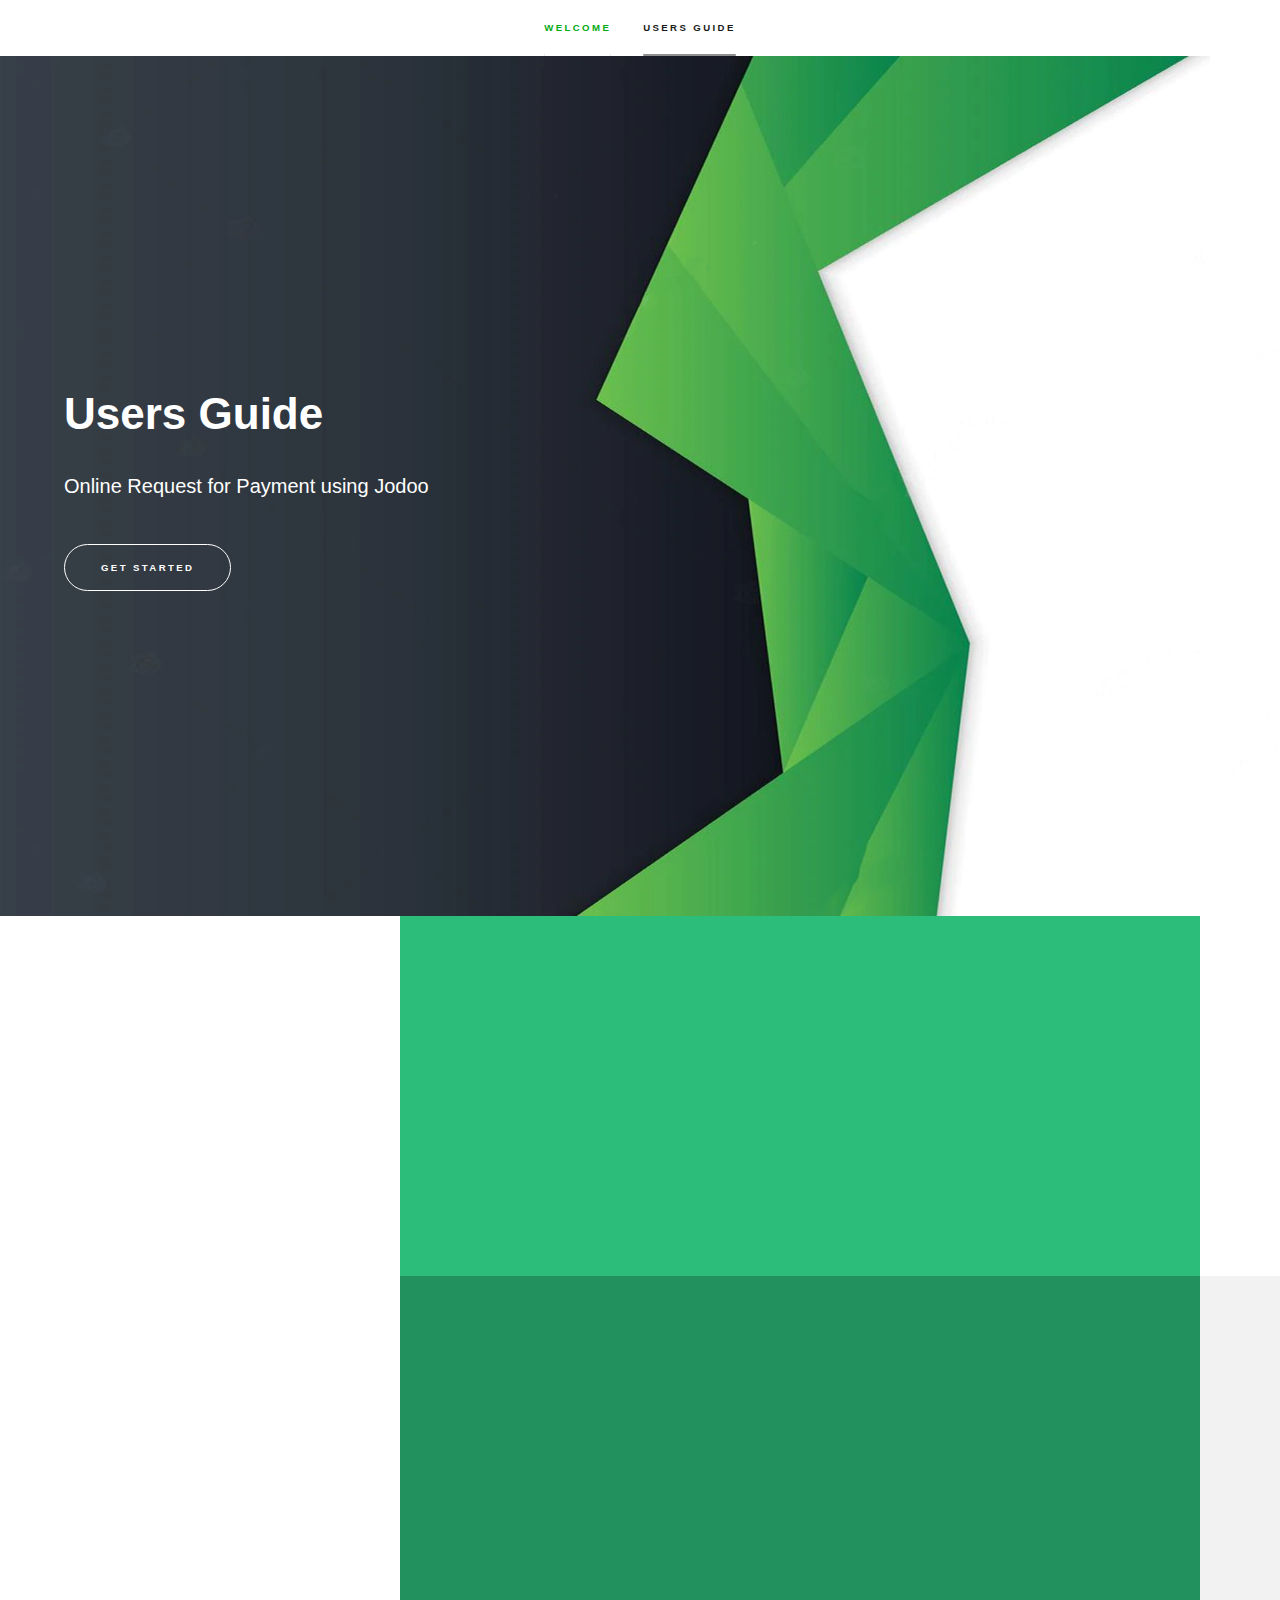
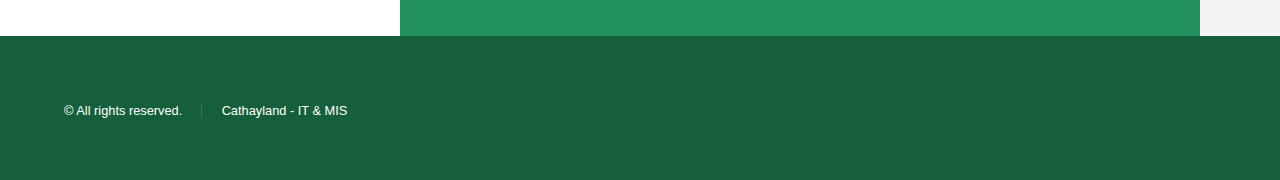
==== index.html @ 1b3464a6 "Start" ====
<!DOCTYPE HTML>

<html>
	<head>
		<title>Hyperspace by HTML5 UP</title>
		<meta charset="utf-8" />
		<meta name="viewport" content="width=device-width, initial-scale=1, user-scalable=no" />
		<link rel="stylesheet" href="assets/css/main.css" />
		<noscript><link rel="stylesheet" href="assets/css/noscript.css" /></noscript>
	</head>
	<body class="is-preload">

		<!-- Sidebar -->
			<section id="sidebar">
				<div class="inner">
					<nav>
						<ul>
							<li><a href="#intro">Welcome</a></li>
							<li><a href="#one">Users Guide</a></li>
						</ul>
					</nav>
				</div>
			</section>

		<!-- Wrapper -->
			<div id="wrapper">

				<!-- Intro -->
					<section id="intro" class="wrapper style1 fullscreen fade-up">
						<div class="inner">
							<h1>Users Guide</h1>
							<p>Online Request for Payment using Jodoo</p>
							<ul class="actions">
								<li><a href="#one" class="button scrolly">Get Started</a></li>
							</ul>
						</div>
					</section>

				<!-- One -->
					<section id="one" class="wrapper style2 spotlights">
						<section>
							<a href="#" class="image"><img src="images/M1.png" alt="" data-position="center center" /></a>
							<div class="content" style="background-color:#2cbd7a;">
								<div class="inner">
									<h2>Approver</h2>
									<p>Directions on how to use Online Request for Payment as an approver.</p>
									<ul class="actions">
										<li><a href="approver.html" class="button">Read Online</a></li>
										<li><a href="https://drive.google.com/file/d/1_hB1Vx7wq6Qccs5ZEIstSunKkIWtcFa6/view?usp=share_link" class="button primary icon solid fa-download">Download PDF</a></li>
									</ul>
								</div>
							</div>
						</section>
						<section>
							<a href="#" class="image"><img src="images/M2.png" alt="" data-position="top center" /></a>
							<div class="content" style="background-color:#23915d;">
								<div class="inner">
									<h2>Requestor</h2>
									<p>Directions on how to use Online Request for Payment as a requestor.</p>
									<ul class="actions">
										<li><a href="requestor.html" class="button">Read Online</a></li>
										<li><a href="https://drive.google.com/file/d/1LdZ3XkehBD9G6iwvg0-sFOqFd1hEq4YU/view?usp=share_link" class="button primary icon solid fa-download">Download PDF</a></li>
									</ul>
								</div>
							</div>
						</section>

			</div>

		<!-- Footer -->
			<footer id="footer" class="wrapper style1-alt">
				<div class="inner" style="background-color:#165f3d;">
					<ul class="menu">
						<li>&copy; All rights reserved.</li><li>Cathayland - IT & MIS</li>
					</ul>
				</div>
			</footer>

		<!-- Scripts -->
			<script src="assets/js/jquery.min.js"></script>
			<script src="assets/js/jquery.scrollex.min.js"></script>
			<script src="assets/js/jquery.scrolly.min.js"></script>
			<script src="assets/js/browser.min.js"></script>
			<script src="assets/js/breakpoints.min.js"></script>
			<script src="assets/js/util.js"></script>
			<script src="assets/js/main.js"></script>

	</body>
</html>
---- assets/css/main.css ----
@import url(fontawesome-all.min.css);


html, body, div, span, applet, object,
iframe, h1, h2, h3, h4, h5, h6, p, blockquote,
pre, a, abbr, acronym, address, big, cite,
code, del, dfn, em, img, ins, kbd, q, s, samp,
small, strike, strong, sub, sup, tt, var, b,
u, i, center, dl, dt, dd, ol, ul, li, fieldset,
form, label, legend, table, caption, tbody,
tfoot, thead, tr, th, td, article, aside,
canvas, details, embed, figure, figcaption,
footer, header, hgroup, menu, nav, output, ruby,
section, summary, time, mark, audio, video {
	margin: 0;
	padding: 0;
	border: 0;
	font-size: 100%;
	font: inherit;
	vertical-align: baseline;}

article, aside, details, figcaption, figure,
footer, header, hgroup, menu, nav, section {
	display: block;}

body {
	line-height: 1;
}

ol, ul {
	list-style: none;
}

blockquote, q {
	quotes: none;
}

	blockquote:before, blockquote:after, q:before, q:after {
		content: '';
		content: none;
	}

table {
	border-collapse: collapse;
	border-spacing: 0;
}

body {
	-webkit-text-size-adjust: none;
}

mark {
	background-color: transparent;
	color: inherit;
}

input::-moz-focus-inner {
	border: 0;
	padding: 0;
}

input, select, textarea {
	-moz-appearance: none;
	-webkit-appearance: none;
	-ms-appearance: none;
	appearance: none;
}

/* Basic */

	@-ms-viewport {
		width: device-width;
	}

	body {
		-ms-overflow-style: scrollbar;
	}

	@media screen and (max-width: 480px) {

		html, body {
			min-width: 320px;
		}

	}

	html {
		box-sizing: border-box;
	}

	*, *:before, *:after {
		box-sizing: inherit;
	}

	body {
		background: #2cbd7a;
	}

		body.is-preload *, body.is-preload *:before, body.is-preload *:after {
			-moz-animation: none !important;
			-webkit-animation: none !important;
			-ms-animation: none !important;
			animation: none !important;
			-moz-transition: none !important;
			-webkit-transition: none !important;
			-ms-transition: none !important;
			transition: none !important;
		}

/* Type */

	body, input, select, textarea {
		color: #ffffff;
		font-family: Arial, Helvetica, sans-serif;
		font-size: 16.5pt;
		font-weight: normal;
		line-height: 1.75;
	}

		@media screen and (max-width: 1680px) {

			body, input, select, textarea {
				font-size: 13pt;
			}

		}

		@media screen and (max-width: 1280px) {

			body, input, select, textarea {
				font-size: 12pt;
			}

		}

		@media screen and (max-width: 360px) {

			body, input, select, textarea {
				font-size: 11pt;
			}

		}

	a {
		-moz-transition: color 0.2s ease, border-bottom-color 0.2s ease;
		-webkit-transition: color 0.2s ease, border-bottom-color 0.2s ease;
		-ms-transition: color 0.2s ease, border-bottom-color 0.2s ease;
		transition: color 0.2s ease, border-bottom-color 0.2s ease;
		border-bottom: dotted 1px rgba(255, 255, 255, 0.35);
		color: inherit;
		text-decoration: none;
	}

		a:hover {
			border-bottom-color: transparent;
			color: #ffffff;
		}

	strong, b {
		color: #ffffff;
		font-weight: bold;
	}

	em, i {
		font-style: italic;
	}

	p {
		margin: 0 0 2em 0;
	}

	h1, h2, h3, h4, h5, h6 {
		color: #ffffff;
		font-weight: bold;
		line-height: 1.5;
		margin: 0 0 0.5em 0;
	}

		h1 a, h2 a, h3 a, h4 a, h5 a, h6 a {
			color: inherit;
			text-decoration: none;
		}

	h1 {
		font-size: 2.75em;
	}

		h1.major {
			margin: 0 0 1.3em 0;
			position: relative;
			padding-bottom: 0.35em;
		}

			h1.major:after {
				background-image: -moz-linear-gradient(to right, #363636, #ffffff);
				background-image: -webkit-linear-gradient(to right, #363636, #ffffff);
				background-image: -ms-linear-gradient(to right, #363636, #ffffff);
				background-image: linear-gradient(to right, #363636, #ffffff);
				-moz-transition: max-width 0.2s ease;
				-webkit-transition: max-width 0.2s ease;
				-ms-transition: max-width 0.2s ease;
				transition: max-width 0.2s ease;
				border-radius: 0.2em;
				bottom: 0;
				content: '';
				height: 0.05em;
				position: absolute;
				right: 0;
				width: 100%;
			}

	h2 {
		font-size: 1.75em;
	}

	h3 {
		font-size: 1.1em;
	}

	h4 {
		font-size: 1em;
	}

	h5 {
		font-size: 0.8em;
	}

	h6 {
		font-size: 0.6em;
	}

	@media screen and (max-width: 736px) {

		h1 {
			font-size: 2em;
		}

		h2 {
			font-size: 1.25em;
		}

		h3 {
			font-size: 1em;
		}

		h4 {
			font-size: 0.8em;
		}

		h5 {
			font-size: 0.6em;
		}

		h6 {
			font-size: 0.6em;
		}

	}

	sub {
		font-size: 0.8em;
		position: relative;
		top: 0.5em;
	}

	sup {
		font-size: 0.8em;
		position: relative;
		top: -0.5em;
	}

	blockquote {
		border-left: solid 4px rgba(255, 255, 255, 0.15);
		font-style: italic;
		margin: 0 0 2em 0;
		padding: 0.5em 0 0.5em 2em;
	}

	code {
		background: rgba(255, 255, 255, 0.05);
		border-radius: 0.25em;
		border: solid 1px rgba(255, 255, 255, 0.15);
		font-family: "Courier New", monospace;
		font-size: 0.9em;
		margin: 0 0.25em;
		padding: 0.25em 0.65em;
	}

	pre {
		-webkit-overflow-scrolling: touch;
		font-family: "Courier New", monospace;
		font-size: 0.9em;
		margin: 0 0 2em 0;
	}

		pre code {
			display: block;
			line-height: 1.75em;
			padding: 1em 1.5em;
			overflow-x: auto;
		}

	hr {
		border: 0;
		border-bottom: solid 1px rgba(255, 255, 255, 0.15);
		margin: 2em 0;
	}

		hr.major {
			margin: 3em 0;
		}

	.align-left {
		text-align: left;
	}

	.align-center {
		text-align: center;
	}

	.align-right {
		text-align: right;
	}

/* Row */

	.row {
		display: flex;
		flex-wrap: wrap;
		box-sizing: border-box;
		align-items: stretch;
	}

		.row > * {
			box-sizing: border-box;
		}

		.row.gtr-uniform > * > :last-child {
			margin-bottom: 0;
		}

		.row.aln-left {
			justify-content: flex-start;
		}

		.row.aln-center {
			justify-content: center;
		}

		.row.aln-right {
			justify-content: flex-end;
		}

		.row.aln-top {
			align-items: flex-start;
		}

		.row.aln-middle {
			align-items: center;
		}

		.row.aln-bottom {
			align-items: flex-end;
		}

		.row > .imp {
			order: -1;
		}

		.row > .col-1 {
			width: 8.33333%;
		}

		.row > .off-1 {
			margin-left: 8.33333%;
		}

		.row > .col-2 {
			width: 16.66667%;
		}

		.row > .off-2 {
			margin-left: 16.66667%;
		}

		.row > .col-3 {
			width: 25%;
		}

		.row > .off-3 {
			margin-left: 25%;
		}

		.row > .col-4 {
			width: 33.33333%;
		}

		.row > .off-4 {
			margin-left: 33.33333%;
		}

		.row > .col-5 {
			width: 41.66667%;
		}

		.row > .off-5 {
			margin-left: 41.66667%;
		}

		.row > .col-6 {
			width: 50%;
		}

		.row > .off-6 {
			margin-left: 50%;
		}

		.row > .col-7 {
			width: 58.33333%;
		}

		.row > .off-7 {
			margin-left: 58.33333%;
		}

		.row > .col-8 {
			width: 66.66667%;
		}

		.row > .off-8 {
			margin-left: 66.66667%;
		}

		.row > .col-9 {
			width: 75%;
		}

		.row > .off-9 {
			margin-left: 75%;
		}

		.row > .col-10 {
			width: 83.33333%;
		}

		.row > .off-10 {
			margin-left: 83.33333%;
		}

		.row > .col-11 {
			width: 91.66667%;
		}

		.row > .off-11 {
			margin-left: 91.66667%;
		}

		.row > .col-12 {
			width: 100%;
		}

		.row > .off-12 {
			margin-left: 100%;
		}

		.row.gtr-0 {
			margin-top: 0;
			margin-left: 0em;
		}

			.row.gtr-0 > * {
				padding: 0 0 0 0em;
			}

			.row.gtr-0.gtr-uniform {
				margin-top: 0em;
			}

				.row.gtr-0.gtr-uniform > * {
					padding-top: 0em;
				}

		.row.gtr-25 {
			margin-top: 0;
			margin-left: -0.375em;
		}

			.row.gtr-25 > * {
				padding: 0 0 0 0.375em;
			}

			.row.gtr-25.gtr-uniform {
				margin-top: -0.375em;
			}

				.row.gtr-25.gtr-uniform > * {
					padding-top: 0.375em;
				}

		.row.gtr-50 {
			margin-top: 0;
			margin-left: -0.75em;
		}

			.row.gtr-50 > * {
				padding: 0 0 0 0.75em;
			}

			.row.gtr-50.gtr-uniform {
				margin-top: -0.75em;
			}

				.row.gtr-50.gtr-uniform > * {
					padding-top: 0.75em;
				}

		.row {
			margin-top: 0;
			margin-left: -1.5em;
		}

			.row > * {
				padding: 0 0 0 1.5em;
			}

			.row.gtr-uniform {
				margin-top: -1.5em;
			}

				.row.gtr-uniform > * {
					padding-top: 1.5em;
				}

		.row.gtr-150 {
			margin-top: 0;
			margin-left: -2.25em;
		}

			.row.gtr-150 > * {
				padding: 0 0 0 2.25em;
			}

			.row.gtr-150.gtr-uniform {
				margin-top: -2.25em;
			}

				.row.gtr-150.gtr-uniform > * {
					padding-top: 2.25em;
				}

		.row.gtr-200 {
			margin-top: 0;
			margin-left: -3em;
		}

			.row.gtr-200 > * {
				padding: 0 0 0 3em;
			}

			.row.gtr-200.gtr-uniform {
				margin-top: -3em;
			}

				.row.gtr-200.gtr-uniform > * {
					padding-top: 3em;
				}

		@media screen and (max-width: 1680px) {

			.row {
				display: flex;
				flex-wrap: wrap;
				box-sizing: border-box;
				align-items: stretch;
			}

				.row > * {
					box-sizing: border-box;
				}

				.row.gtr-uniform > * > :last-child {
					margin-bottom: 0;
				}

				.row.aln-left {
					justify-content: flex-start;
				}

				.row.aln-center {
					justify-content: center;
				}

				.row.aln-right {
					justify-content: flex-end;
				}

				.row.aln-top {
					align-items: flex-start;
				}

				.row.aln-middle {
					align-items: center;
				}

				.row.aln-bottom {
					align-items: flex-end;
				}

				.row > .imp-xlarge {
					order: -1;
				}

				.row > .col-1-xlarge {
					width: 8.33333%;
				}

				.row > .off-1-xlarge {
					margin-left: 8.33333%;
				}

				.row > .col-2-xlarge {
					width: 16.66667%;
				}

				.row > .off-2-xlarge {
					margin-left: 16.66667%;
				}

				.row > .col-3-xlarge {
					width: 25%;
				}

				.row > .off-3-xlarge {
					margin-left: 25%;
				}

				.row > .col-4-xlarge {
					width: 33.33333%;
				}

				.row > .off-4-xlarge {
					margin-left: 33.33333%;
				}

				.row > .col-5-xlarge {
					width: 41.66667%;
				}

				.row > .off-5-xlarge {
					margin-left: 41.66667%;
				}

				.row > .col-6-xlarge {
					width: 50%;
				}

				.row > .off-6-xlarge {
					margin-left: 50%;
				}

				.row > .col-7-xlarge {
					width: 58.33333%;
				}

				.row > .off-7-xlarge {
					margin-left: 58.33333%;
				}

				.row > .col-8-xlarge {
					width: 66.66667%;
				}

				.row > .off-8-xlarge {
					margin-left: 66.66667%;
				}

				.row > .col-9-xlarge {
					width: 75%;
				}

				.row > .off-9-xlarge {
					margin-left: 75%;
				}

				.row > .col-10-xlarge {
					width: 83.33333%;
				}

				.row > .off-10-xlarge {
					margin-left: 83.33333%;
				}

				.row > .col-11-xlarge {
					width: 91.66667%;
				}

				.row > .off-11-xlarge {
					margin-left: 91.66667%;
				}

				.row > .col-12-xlarge {
					width: 100%;
				}

				.row > .off-12-xlarge {
					margin-left: 100%;
				}

				.row.gtr-0 {
					margin-top: 0;
					margin-left: 0em;
				}

					.row.gtr-0 > * {
						padding: 0 0 0 0em;
					}

					.row.gtr-0.gtr-uniform {
						margin-top: 0em;
					}

						.row.gtr-0.gtr-uniform > * {
							padding-top: 0em;
						}

				.row.gtr-25 {
					margin-top: 0;
					margin-left: -0.375em;
				}

					.row.gtr-25 > * {
						padding: 0 0 0 0.375em;
					}

					.row.gtr-25.gtr-uniform {
						margin-top: -0.375em;
					}

						.row.gtr-25.gtr-uniform > * {
							padding-top: 0.375em;
						}

				.row.gtr-50 {
					margin-top: 0;
					margin-left: -0.75em;
				}

					.row.gtr-50 > * {
						padding: 0 0 0 0.75em;
					}

					.row.gtr-50.gtr-uniform {
						margin-top: -0.75em;
					}

						.row.gtr-50.gtr-uniform > * {
							padding-top: 0.75em;
						}

				.row {
					margin-top: 0;
					margin-left: -1.5em;
				}

					.row > * {
						padding: 0 0 0 1.5em;
					}

					.row.gtr-uniform {
						margin-top: -1.5em;
					}

						.row.gtr-uniform > * {
							padding-top: 1.5em;
						}

				.row.gtr-150 {
					margin-top: 0;
					margin-left: -2.25em;
				}

					.row.gtr-150 > * {
						padding: 0 0 0 2.25em;
					}

					.row.gtr-150.gtr-uniform {
						margin-top: -2.25em;
					}

						.row.gtr-150.gtr-uniform > * {
							padding-top: 2.25em;
						}

				.row.gtr-200 {
					margin-top: 0;
					margin-left: -3em;
				}

					.row.gtr-200 > * {
						padding: 0 0 0 3em;
					}

					.row.gtr-200.gtr-uniform {
						margin-top: -3em;
					}

						.row.gtr-200.gtr-uniform > * {
							padding-top: 3em;
						}

		}

		@media screen and (max-width: 1280px) {

			.row {
				display: flex;
				flex-wrap: wrap;
				box-sizing: border-box;
				align-items: stretch;
			}

				.row > * {
					box-sizing: border-box;
				}

				.row.gtr-uniform > * > :last-child {
					margin-bottom: 0;
				}

				.row.aln-left {
					justify-content: flex-start;
				}

				.row.aln-center {
					justify-content: center;
				}

				.row.aln-right {
					justify-content: flex-end;
				}

				.row.aln-top {
					align-items: flex-start;
				}

				.row.aln-middle {
					align-items: center;
				}

				.row.aln-bottom {
					align-items: flex-end;
				}

				.row > .imp-large {
					order: -1;
				}

				.row > .col-1-large {
					width: 8.33333%;
				}

				.row > .off-1-large {
					margin-left: 8.33333%;
				}

				.row > .col-2-large {
					width: 16.66667%;
				}

				.row > .off-2-large {
					margin-left: 16.66667%;
				}

				.row > .col-3-large {
					width: 25%;
				}

				.row > .off-3-large {
					margin-left: 25%;
				}

				.row > .col-4-large {
					width: 33.33333%;
				}

				.row > .off-4-large {
					margin-left: 33.33333%;
				}

				.row > .col-5-large {
					width: 41.66667%;
				}

				.row > .off-5-large {
					margin-left: 41.66667%;
				}

				.row > .col-6-large {
					width: 50%;
				}

				.row > .off-6-large {
					margin-left: 50%;
				}

				.row > .col-7-large {
					width: 58.33333%;
				}

				.row > .off-7-large {
					margin-left: 58.33333%;
				}

				.row > .col-8-large {
					width: 66.66667%;
				}

				.row > .off-8-large {
					margin-left: 66.66667%;
				}

				.row > .col-9-large {
					width: 75%;
				}

				.row > .off-9-large {
					margin-left: 75%;
				}

				.row > .col-10-large {
					width: 83.33333%;
				}

				.row > .off-10-large {
					margin-left: 83.33333%;
				}

				.row > .col-11-large {
					width: 91.66667%;
				}

				.row > .off-11-large {
					margin-left: 91.66667%;
				}

				.row > .col-12-large {
					width: 100%;
				}

				.row > .off-12-large {
					margin-left: 100%;
				}

				.row.gtr-0 {
					margin-top: 0;
					margin-left: 0em;
				}

					.row.gtr-0 > * {
						padding: 0 0 0 0em;
					}

					.row.gtr-0.gtr-uniform {
						margin-top: 0em;
					}

						.row.gtr-0.gtr-uniform > * {
							padding-top: 0em;
						}

				.row.gtr-25 {
					margin-top: 0;
					margin-left: -0.375em;
				}

					.row.gtr-25 > * {
						padding: 0 0 0 0.375em;
					}

					.row.gtr-25.gtr-uniform {
						margin-top: -0.375em;
					}

						.row.gtr-25.gtr-uniform > * {
							padding-top: 0.375em;
						}

				.row.gtr-50 {
					margin-top: 0;
					margin-left: -0.75em;
				}

					.row.gtr-50 > * {
						padding: 0 0 0 0.75em;
					}

					.row.gtr-50.gtr-uniform {
						margin-top: -0.75em;
					}

						.row.gtr-50.gtr-uniform > * {
							padding-top: 0.75em;
						}

				.row {
					margin-top: 0;
					margin-left: -1.5em;
				}

					.row > * {
						padding: 0 0 0 1.5em;
					}

					.row.gtr-uniform {
						margin-top: -1.5em;
					}

						.row.gtr-uniform > * {
							padding-top: 1.5em;
						}

				.row.gtr-150 {
					margin-top: 0;
					margin-left: -2.25em;
				}

					.row.gtr-150 > * {
						padding: 0 0 0 2.25em;
					}

					.row.gtr-150.gtr-uniform {
						margin-top: -2.25em;
					}

						.row.gtr-150.gtr-uniform > * {
							padding-top: 2.25em;
						}

				.row.gtr-200 {
					margin-top: 0;
					margin-left: -3em;
				}

					.row.gtr-200 > * {
						padding: 0 0 0 3em;
					}

					.row.gtr-200.gtr-uniform {
						margin-top: -3em;
					}

						.row.gtr-200.gtr-uniform > * {
							padding-top: 3em;
						}

		}

		@media screen and (max-width: 980px) {

			.row {
				display: flex;
				flex-wrap: wrap;
				box-sizing: border-box;
				align-items: stretch;
			}

				.row > * {
					box-sizing: border-box;
				}

				.row.gtr-uniform > * > :last-child {
					margin-bottom: 0;
				}

				.row.aln-left {
					justify-content: flex-start;
				}

				.row.aln-center {
					justify-content: center;
				}

				.row.aln-right {
					justify-content: flex-end;
				}

				.row.aln-top {
					align-items: flex-start;
				}

				.row.aln-middle {
					align-items: center;
				}

				.row.aln-bottom {
					align-items: flex-end;
				}

				.row > .imp-medium {
					order: -1;
				}

				.row > .col-1-medium {
					width: 8.33333%;
				}

				.row > .off-1-medium {
					margin-left: 8.33333%;
				}

				.row > .col-2-medium {
					width: 16.66667%;
				}

				.row > .off-2-medium {
					margin-left: 16.66667%;
				}

				.row > .col-3-medium {
					width: 25%;
				}

				.row > .off-3-medium {
					margin-left: 25%;
				}

				.row > .col-4-medium {
					width: 33.33333%;
				}

				.row > .off-4-medium {
					margin-left: 33.33333%;
				}

				.row > .col-5-medium {
					width: 41.66667%;
				}

				.row > .off-5-medium {
					margin-left: 41.66667%;
				}

				.row > .col-6-medium {
					width: 50%;
				}

				.row > .off-6-medium {
					margin-left: 50%;
				}

				.row > .col-7-medium {
					width: 58.33333%;
				}

				.row > .off-7-medium {
					margin-left: 58.33333%;
				}

				.row > .col-8-medium {
					width: 66.66667%;
				}

				.row > .off-8-medium {
					margin-left: 66.66667%;
				}

				.row > .col-9-medium {
					width: 75%;
				}

				.row > .off-9-medium {
					margin-left: 75%;
				}

				.row > .col-10-medium {
					width: 83.33333%;
				}

				.row > .off-10-medium {
					margin-left: 83.33333%;
				}

				.row > .col-11-medium {
					width: 91.66667%;
				}

				.row > .off-11-medium {
					margin-left: 91.66667%;
				}

				.row > .col-12-medium {
					width: 100%;
				}

				.row > .off-12-medium {
					margin-left: 100%;
				}

				.row.gtr-0 {
					margin-top: 0;
					margin-left: 0em;
				}

					.row.gtr-0 > * {
						padding: 0 0 0 0em;
					}

					.row.gtr-0.gtr-uniform {
						margin-top: 0em;
					}

						.row.gtr-0.gtr-uniform > * {
							padding-top: 0em;
						}

				.row.gtr-25 {
					margin-top: 0;
					margin-left: -0.375em;
				}

					.row.gtr-25 > * {
						padding: 0 0 0 0.375em;
					}

					.row.gtr-25.gtr-uniform {
						margin-top: -0.375em;
					}

						.row.gtr-25.gtr-uniform > * {
							padding-top: 0.375em;
						}

				.row.gtr-50 {
					margin-top: 0;
					margin-left: -0.75em;
				}

					.row.gtr-50 > * {
						padding: 0 0 0 0.75em;
					}

					.row.gtr-50.gtr-uniform {
						margin-top: -0.75em;
					}

						.row.gtr-50.gtr-uniform > * {
							padding-top: 0.75em;
						}

				.row {
					margin-top: 0;
					margin-left: -1.5em;
				}

					.row > * {
						padding: 0 0 0 1.5em;
					}

					.row.gtr-uniform {
						margin-top: -1.5em;
					}

						.row.gtr-uniform > * {
							padding-top: 1.5em;
						}

				.row.gtr-150 {
					margin-top: 0;
					margin-left: -2.25em;
				}

					.row.gtr-150 > * {
						padding: 0 0 0 2.25em;
					}

					.row.gtr-150.gtr-uniform {
						margin-top: -2.25em;
					}

						.row.gtr-150.gtr-uniform > * {
							padding-top: 2.25em;
						}

				.row.gtr-200 {
					margin-top: 0;
					margin-left: -3em;
				}

					.row.gtr-200 > * {
						padding: 0 0 0 3em;
					}

					.row.gtr-200.gtr-uniform {
						margin-top: -3em;
					}

						.row.gtr-200.gtr-uniform > * {
							padding-top: 3em;
						}

		}

		@media screen and (max-width: 736px) {

			.row {
				display: flex;
				flex-wrap: wrap;
				box-sizing: border-box;
				align-items: stretch;
			}

				.row > * {
					box-sizing: border-box;
				}

				.row.gtr-uniform > * > :last-child {
					margin-bottom: 0;
				}

				.row.aln-left {
					justify-content: flex-start;
				}

				.row.aln-center {
					justify-content: center;
				}

				.row.aln-right {
					justify-content: flex-end;
				}

				.row.aln-top {
					align-items: flex-start;
				}

				.row.aln-middle {
					align-items: center;
				}

				.row.aln-bottom {
					align-items: flex-end;
				}

				.row > .imp-small {
					order: -1;
				}

				.row > .col-1-small {
					width: 8.33333%;
				}

				.row > .off-1-small {
					margin-left: 8.33333%;
				}

				.row > .col-2-small {
					width: 16.66667%;
				}

				.row > .off-2-small {
					margin-left: 16.66667%;
				}

				.row > .col-3-small {
					width: 25%;
				}

				.row > .off-3-small {
					margin-left: 25%;
				}

				.row > .col-4-small {
					width: 33.33333%;
				}

				.row > .off-4-small {
					margin-left: 33.33333%;
				}

				.row > .col-5-small {
					width: 41.66667%;
				}

				.row > .off-5-small {
					margin-left: 41.66667%;
				}

				.row > .col-6-small {
					width: 50%;
				}

				.row > .off-6-small {
					margin-left: 50%;
				}

				.row > .col-7-small {
					width: 58.33333%;
				}

				.row > .off-7-small {
					margin-left: 58.33333%;
				}

				.row > .col-8-small {
					width: 66.66667%;
				}

				.row > .off-8-small {
					margin-left: 66.66667%;
				}

				.row > .col-9-small {
					width: 75%;
				}

				.row > .off-9-small {
					margin-left: 75%;
				}

				.row > .col-10-small {
					width: 83.33333%;
				}

				.row > .off-10-small {
					margin-left: 83.33333%;
				}

				.row > .col-11-small {
					width: 91.66667%;
				}

				.row > .off-11-small {
					margin-left: 91.66667%;
				}

				.row > .col-12-small {
					width: 100%;
				}

				.row > .off-12-small {
					margin-left: 100%;
				}

				.row.gtr-0 {
					margin-top: 0;
					margin-left: 0em;
				}

					.row.gtr-0 > * {
						padding: 0 0 0 0em;
					}

					.row.gtr-0.gtr-uniform {
						margin-top: 0em;
					}

						.row.gtr-0.gtr-uniform > * {
							padding-top: 0em;
						}

				.row.gtr-25 {
					margin-top: 0;
					margin-left: -0.375em;
				}

					.row.gtr-25 > * {
						padding: 0 0 0 0.375em;
					}

					.row.gtr-25.gtr-uniform {
						margin-top: -0.375em;
					}

						.row.gtr-25.gtr-uniform > * {
							padding-top: 0.375em;
						}

				.row.gtr-50 {
					margin-top: 0;
					margin-left: -0.75em;
				}

					.row.gtr-50 > * {
						padding: 0 0 0 0.75em;
					}

					.row.gtr-50.gtr-uniform {
						margin-top: -0.75em;
					}

						.row.gtr-50.gtr-uniform > * {
							padding-top: 0.75em;
						}

				.row {
					margin-top: 0;
					margin-left: -1.5em;
				}

					.row > * {
						padding: 0 0 0 1.5em;
					}

					.row.gtr-uniform {
						margin-top: -1.5em;
					}

						.row.gtr-uniform > * {
							padding-top: 1.5em;
						}

				.row.gtr-150 {
					margin-top: 0;
					margin-left: -2.25em;
				}

					.row.gtr-150 > * {
						padding: 0 0 0 2.25em;
					}

					.row.gtr-150.gtr-uniform {
						margin-top: -2.25em;
					}

						.row.gtr-150.gtr-uniform > * {
							padding-top: 2.25em;
						}

				.row.gtr-200 {
					margin-top: 0;
					margin-left: -3em;
				}

					.row.gtr-200 > * {
						padding: 0 0 0 3em;
					}

					.row.gtr-200.gtr-uniform {
						margin-top: -3em;
					}

						.row.gtr-200.gtr-uniform > * {
							padding-top: 3em;
						}

		}

		@media screen and (max-width: 480px) {

			.row {
				display: flex;
				flex-wrap: wrap;
				box-sizing: border-box;
				align-items: stretch;
			}

				.row > * {
					box-sizing: border-box;
				}

				.row.gtr-uniform > * > :last-child {
					margin-bottom: 0;
				}

				.row.aln-left {
					justify-content: flex-start;
				}

				.row.aln-center {
					justify-content: center;
				}

				.row.aln-right {
					justify-content: flex-end;
				}

				.row.aln-top {
					align-items: flex-start;
				}

				.row.aln-middle {
					align-items: center;
				}

				.row.aln-bottom {
					align-items: flex-end;
				}

				.row > .imp-xsmall {
					order: -1;
				}

				.row > .col-1-xsmall {
					width: 8.33333%;
				}

				.row > .off-1-xsmall {
					margin-left: 8.33333%;
				}

				.row > .col-2-xsmall {
					width: 16.66667%;
				}

				.row > .off-2-xsmall {
					margin-left: 16.66667%;
				}

				.row > .col-3-xsmall {
					width: 25%;
				}

				.row > .off-3-xsmall {
					margin-left: 25%;
				}

				.row > .col-4-xsmall {
					width: 33.33333%;
				}

				.row > .off-4-xsmall {
					margin-left: 33.33333%;
				}

				.row > .col-5-xsmall {
					width: 41.66667%;
				}

				.row > .off-5-xsmall {
					margin-left: 41.66667%;
				}

				.row > .col-6-xsmall {
					width: 50%;
				}

				.row > .off-6-xsmall {
					margin-left: 50%;
				}

				.row > .col-7-xsmall {
					width: 58.33333%;
				}

				.row > .off-7-xsmall {
					margin-left: 58.33333%;
				}

				.row > .col-8-xsmall {
					width: 66.66667%;
				}

				.row > .off-8-xsmall {
					margin-left: 66.66667%;
				}

				.row > .col-9-xsmall {
					width: 75%;
				}

				.row > .off-9-xsmall {
					margin-left: 75%;
				}

				.row > .col-10-xsmall {
					width: 83.33333%;
				}

				.row > .off-10-xsmall {
					margin-left: 83.33333%;
				}

				.row > .col-11-xsmall {
					width: 91.66667%;
				}

				.row > .off-11-xsmall {
					margin-left: 91.66667%;
				}

				.row > .col-12-xsmall {
					width: 100%;
				}

				.row > .off-12-xsmall {
					margin-left: 100%;
				}

				.row.gtr-0 {
					margin-top: 0;
					margin-left: 0em;
				}

					.row.gtr-0 > * {
						padding: 0 0 0 0em;
					}

					.row.gtr-0.gtr-uniform {
						margin-top: 0em;
					}

						.row.gtr-0.gtr-uniform > * {
							padding-top: 0em;
						}

				.row.gtr-25 {
					margin-top: 0;
					margin-left: -0.375em;
				}

					.row.gtr-25 > * {
						padding: 0 0 0 0.375em;
					}

					.row.gtr-25.gtr-uniform {
						margin-top: -0.375em;
					}

						.row.gtr-25.gtr-uniform > * {
							padding-top: 0.375em;
						}

				.row.gtr-50 {
					margin-top: 0;
					margin-left: -0.75em;
				}

					.row.gtr-50 > * {
						padding: 0 0 0 0.75em;
					}

					.row.gtr-50.gtr-uniform {
						margin-top: -0.75em;
					}

						.row.gtr-50.gtr-uniform > * {
							padding-top: 0.75em;
						}

				.row {
					margin-top: 0;
					margin-left: -1.5em;
				}

					.row > * {
						padding: 0 0 0 1.5em;
					}

					.row.gtr-uniform {
						margin-top: -1.5em;
					}

						.row.gtr-uniform > * {
							padding-top: 1.5em;
						}

				.row.gtr-150 {
					margin-top: 0;
					margin-left: -2.25em;
				}

					.row.gtr-150 > * {
						padding: 0 0 0 2.25em;
					}

					.row.gtr-150.gtr-uniform {
						margin-top: -2.25em;
					}

						.row.gtr-150.gtr-uniform > * {
							padding-top: 2.25em;
						}

				.row.gtr-200 {
					margin-top: 0;
					margin-left: -3em;
				}

					.row.gtr-200 > * {
						padding: 0 0 0 3em;
					}

					.row.gtr-200.gtr-uniform {
						margin-top: -3em;
					}

						.row.gtr-200.gtr-uniform > * {
							padding-top: 3em;
						}

		}

/* Box */

	.box {
		border-radius: 0.25em;
		border: solid 1px rgba(255, 255, 255, 0.15);
		margin-bottom: 2em;
		padding: 1.5em;
	}

		.box > :last-child,
		.box > :last-child > :last-child,
		.box > :last-child > :last-child > :last-child {
			margin-bottom: 0;
		}

		.box.alt {
			border: 0;
			border-radius: 0;
			padding: 0;
		}

/* Button */

	input[type="submit"],
	input[type="reset"],
	input[type="button"],
	button,
	.button {
		-moz-appearance: none;
		-webkit-appearance: none;
		-ms-appearance: none;
		appearance: none;
		-moz-transition: border-color 0.2s ease;
		-webkit-transition: border-color 0.2s ease;
		-ms-transition: border-color 0.2s ease;
		transition: border-color 0.2s ease;
		background-color: transparent;
		border: solid 1px !important;
		border-color: #ffffff !important;
		border-radius: 3em;
		color: #ffffff !important;
		cursor: pointer;
		display: inline-block;
		font-size: 0.6em;
		font-weight: bold;
		height: calc(4.75em + 2px);
		letter-spacing: 0.25em;
		line-height: 4.75em;
		outline: 0;
		padding: 0 3.75em;
		position: relative;
		text-align: center;
		text-decoration: none;
		text-transform: uppercase;
		white-space: nowrap;
	}

		input[type="submit"]:after,
		input[type="reset"]:after,
		input[type="button"]:after,
		button:after,
		.button:after {
			-moz-transform: scale(0.25);
			-webkit-transform: scale(0.25);
			-ms-transform: scale(0.25);
			transform: scale(0.25);
			pointer-events: none;
			-moz-transition: opacity 0.2s ease, -moz-transform 0.2s ease;
			-webkit-transition: opacity 0.2s ease, -webkit-transform 0.2s ease;
			-ms-transition: opacity 0.2s ease, -ms-transform 0.2s ease;
			transition: opacity 0.2s ease, transform 0.2s ease;
			background: #ffffff;
			border-radius: 3em;
			content: '';
			height: 100%;
			left: 0;
			opacity: 0;
			position: absolute;
			top: 0;
			width: 100%;
		}

		input[type="submit"].icon:before,
		input[type="reset"].icon:before,
		input[type="button"].icon:before,
		button.icon:before,
		.button.icon:before {
			margin-right: 0.75em;
		}

		input[type="submit"].fit,
		input[type="reset"].fit,
		input[type="button"].fit,
		button.fit,
		.button.fit {
			width: 100%;
		}

		input[type="submit"].small,
		input[type="reset"].small,
		input[type="button"].small,
		button.small,
		.button.small {
			font-size: 0.4em;
		}

		input[type="submit"].large,
		input[type="reset"].large,
		input[type="button"].large,
		button.large,
		.button.large {
			font-size: 0.8em;
		}

		input[type="submit"].primary,
		input[type="reset"].primary,
		input[type="button"].primary,
		button.primary,
		.button.primary {
			background-color: #ffffff;
			color: #158f5c !important;
		}

			input[type="submit"].primary:after,
			input[type="reset"].primary:after,
			input[type="button"].primary:after,
			button.primary:after,
			.button.primary:after {
				display: none;
			}

		input[type="submit"].disabled, input[type="submit"]:disabled,
		input[type="reset"].disabled,
		input[type="reset"]:disabled,
		input[type="button"].disabled,
		input[type="button"]:disabled,
		button.disabled,
		button:disabled,
		.button.disabled,
		.button:disabled {
			cursor: default;
			opacity: 0.5;
			pointer-events: none;
		}

		input[type="submit"]:hover,
		input[type="reset"]:hover,
		input[type="button"]:hover,
		button:hover,
		.button:hover {
			border-color: rgba(255, 255, 255, 0.55) !important;
		}

			input[type="submit"]:hover:after,
			input[type="reset"]:hover:after,
			input[type="button"]:hover:after,
			button:hover:after,
			.button:hover:after {
				opacity: 0.05;
				-moz-transform: scale(1);
				-webkit-transform: scale(1);
				-ms-transform: scale(1);
				transform: scale(1);
			}

			input[type="submit"]:hover:active,
			input[type="reset"]:hover:active,
			input[type="button"]:hover:active,
			button:hover:active,
			.button:hover:active {
				border-color: #ffffff !important;
			}

				input[type="submit"]:hover:active:after,
				input[type="reset"]:hover:active:after,
				input[type="button"]:hover:active:after,
				button:hover:active:after,
				.button:hover:active:after {
					opacity: 0.1;
				}

/* Features */

	.features {
		display: -moz-flex;
		display: -webkit-flex;
		display: -ms-flex;
		display: flex;
		-moz-flex-wrap: wrap;
		-webkit-flex-wrap: wrap;
		-ms-flex-wrap: wrap;
		flex-wrap: wrap;
		border-radius: 0.25em;
		border: solid 1px rgba(255, 255, 255, 0.15);
		background: rgba(255, 255, 255, 0.05);
		margin: 0 0 2em 0;
	}

		.features section {
			padding: 3.5em 3em 1em 7em ;
			width: 50%;
			border-top: solid 1px rgba(255, 255, 255, 0.15);
			position: relative;
		}

			.features section:nth-child(-n + 2) {
				border-top-width: 0;
			}

			.features section:nth-child(2n) {
				border-left: solid 1px rgba(255, 255, 255, 0.15);
			}

			.features section .icon {
				-moz-transition: opacity 0.5s ease, -moz-transform 0.5s ease;
				-webkit-transition: opacity 0.5s ease, -webkit-transform 0.5s ease;
				-ms-transition: opacity 0.5s ease, -ms-transform 0.5s ease;
				transition: opacity 0.5s ease, transform 0.5s ease;
				-moz-transition-delay: 1s;
				-webkit-transition-delay: 1s;
				-ms-transition-delay: 1s;
				transition-delay: 1s;
				-moz-transform: scale(1);
				-webkit-transform: scale(1);
				-ms-transform: scale(1);
				transform: scale(1);
				position: absolute;
				left: 3em;
				top: 3em;
				opacity: 1;
			}

			.features section:nth-child(1) .icon {
				-moz-transition-delay: 0.15s;
				-webkit-transition-delay: 0.15s;
				-ms-transition-delay: 0.15s;
				transition-delay: 0.15s;
			}

			.features section:nth-child(2) .icon {
				-moz-transition-delay: 0.3s;
				-webkit-transition-delay: 0.3s;
				-ms-transition-delay: 0.3s;
				transition-delay: 0.3s;
			}

			.features section:nth-child(3) .icon {
				-moz-transition-delay: 0.45s;
				-webkit-transition-delay: 0.45s;
				-ms-transition-delay: 0.45s;
				transition-delay: 0.45s;
			}

			.features section:nth-child(4) .icon {
				-moz-transition-delay: 0.6s;
				-webkit-transition-delay: 0.6s;
				-ms-transition-delay: 0.6s;
				transition-delay: 0.6s;
			}

			.features section:nth-child(5) .icon {
				-moz-transition-delay: 0.75s;
				-webkit-transition-delay: 0.75s;
				-ms-transition-delay: 0.75s;
				transition-delay: 0.75s;
			}

			.features section:nth-child(6) .icon {
				-moz-transition-delay: 0.9s;
				-webkit-transition-delay: 0.9s;
				-ms-transition-delay: 0.9s;
				transition-delay: 0.9s;
			}

			.features section:nth-child(7) .icon {
				-moz-transition-delay: 1.05s;
				-webkit-transition-delay: 1.05s;
				-ms-transition-delay: 1.05s;
				transition-delay: 1.05s;
			}

			.features section:nth-child(8) .icon {
				-moz-transition-delay: 1.2s;
				-webkit-transition-delay: 1.2s;
				-ms-transition-delay: 1.2s;
				transition-delay: 1.2s;
			}

			.features section:nth-child(9) .icon {
				-moz-transition-delay: 1.35s;
				-webkit-transition-delay: 1.35s;
				-ms-transition-delay: 1.35s;
				transition-delay: 1.35s;
			}

			.features section:nth-child(10) .icon {
				-moz-transition-delay: 1.5s;
				-webkit-transition-delay: 1.5s;
				-ms-transition-delay: 1.5s;
				transition-delay: 1.5s;
			}

			.features section:nth-child(11) .icon {
				-moz-transition-delay: 1.65s;
				-webkit-transition-delay: 1.65s;
				-ms-transition-delay: 1.65s;
				transition-delay: 1.65s;
			}

			.features section:nth-child(12) .icon {
				-moz-transition-delay: 1.8s;
				-webkit-transition-delay: 1.8s;
				-ms-transition-delay: 1.8s;
				transition-delay: 1.8s;
			}

			.features section:nth-child(13) .icon {
				-moz-transition-delay: 1.95s;
				-webkit-transition-delay: 1.95s;
				-ms-transition-delay: 1.95s;
				transition-delay: 1.95s;
			}

			.features section:nth-child(14) .icon {
				-moz-transition-delay: 2.1s;
				-webkit-transition-delay: 2.1s;
				-ms-transition-delay: 2.1s;
				transition-delay: 2.1s;
			}

			.features section:nth-child(15) .icon {
				-moz-transition-delay: 2.25s;
				-webkit-transition-delay: 2.25s;
				-ms-transition-delay: 2.25s;
				transition-delay: 2.25s;
			}

			.features section:nth-child(16) .icon {
				-moz-transition-delay: 2.4s;
				-webkit-transition-delay: 2.4s;
				-ms-transition-delay: 2.4s;
				transition-delay: 2.4s;
			}

			.features section:nth-child(17) .icon {
				-moz-transition-delay: 2.55s;
				-webkit-transition-delay: 2.55s;
				-ms-transition-delay: 2.55s;
				transition-delay: 2.55s;
			}

			.features section:nth-child(18) .icon {
				-moz-transition-delay: 2.7s;
				-webkit-transition-delay: 2.7s;
				-ms-transition-delay: 2.7s;
				transition-delay: 2.7s;
			}

			.features section:nth-child(19) .icon {
				-moz-transition-delay: 2.85s;
				-webkit-transition-delay: 2.85s;
				-ms-transition-delay: 2.85s;
				transition-delay: 2.85s;
			}

			.features section:nth-child(20) .icon {
				-moz-transition-delay: 3s;
				-webkit-transition-delay: 3s;
				-ms-transition-delay: 3s;
				transition-delay: 3s;
			}

		.features.inactive section .icon {
			-moz-transform: scale(0.5);
			-webkit-transform: scale(0.5);
			-ms-transform: scale(0.5);
			transform: scale(0.5);
			opacity: 0;
		}

		@media screen and (max-width: 980px) {

			.features {
				display: block;
			}

				.features section {
					border-top-width: 1px !important;
					border-left-width: 0 !important;
					width: 100%;
				}

					.features section:first-child {
						border-top-width: 0 !important;
					}

		}

		@media screen and (max-width: 736px) {

			.features section {
				padding: 2.5em 1.5em 0.1em 5.5em ;
			}

				.features section .icon {
					left: 1.5em;
					top: 2em;
				}

		}

		@media screen and (max-width: 480px) {

			.features section {
				padding: 2em 1.5em 0.1em 1.5em ;
			}

				.features section .icon {
					left: 0;
					position: relative;
					top: 0;
				}

		}

/* Form */

	form {
		margin: 0 0 2em 0;
	}

		form > :last-child {
			margin-bottom: 0;
		}

		form > .fields {
			display: -moz-flex;
			display: -webkit-flex;
			display: -ms-flex;
			display: flex;
			-moz-flex-wrap: wrap;
			-webkit-flex-wrap: wrap;
			-ms-flex-wrap: wrap;
			flex-wrap: wrap;
			width: calc(100% + 3em);
			margin: -1.5em 0 2em -1.5em;
		}

			form > .fields > .field {
				-moz-flex-grow: 0;
				-webkit-flex-grow: 0;
				-ms-flex-grow: 0;
				flex-grow: 0;
				-moz-flex-shrink: 0;
				-webkit-flex-shrink: 0;
				-ms-flex-shrink: 0;
				flex-shrink: 0;
				padding: 1.5em 0 0 1.5em;
				width: calc(100% - 1.5em);
			}

				form > .fields > .field.half {
					width: calc(50% - 0.75em);
				}

				form > .fields > .field.third {
					width: calc(100%/3 - 0.5em);
				}

				form > .fields > .field.quarter {
					width: calc(25% - 0.375em);
				}

		@media screen and (max-width: 480px) {

			form > .fields {
				width: calc(100% + 3em);
				margin: -1.5em 0 2em -1.5em;
			}

				form > .fields > .field {
					padding: 1.5em 0 0 1.5em;
					width: calc(100% - 1.5em);
				}

					form > .fields > .field.half {
						width: calc(100% - 1.5em);
					}

					form > .fields > .field.third {
						width: calc(100% - 1.5em);
					}

					form > .fields > .field.quarter {
						width: calc(100% - 1.5em);
					}

		}

	label {
		color: #ffffff;
		font-weight: bold;
		line-height: 1.5;
		margin: 0 0 0.7em 0;
		display: block;
		font-size: 1.1em;
	}

	input[type="text"],
	input[type="password"],
	input[type="email"],
	input[type="tel"],
	select,
	textarea {
		-moz-appearance: none;
		-webkit-appearance: none;
		-ms-appearance: none;
		appearance: none;
		background: rgba(255, 255, 255, 0.05);
		border-radius: 0.25em;
		border: none;
		border: solid 1px rgba(255, 255, 255, 0.15);
		color: inherit;
		display: block;
		outline: 0;
		padding: 0 1em;
		text-decoration: none;
		width: 100%;
	}

		input[type="text"]:invalid,
		input[type="password"]:invalid,
		input[type="email"]:invalid,
		input[type="tel"]:invalid,
		select:invalid,
		textarea:invalid {
			box-shadow: none;
		}

		input[type="text"]:focus,
		input[type="password"]:focus,
		input[type="email"]:focus,
		input[type="tel"]:focus,
		select:focus,
		textarea:focus {
			border-color: #ffffff;
			box-shadow: 0 0 0 1px #ffffff;
		}

	select {
		background-image: url("data:image/svg+xml;charset=utf8,%3Csvg xmlns='http://www.w3.org/2000/svg' width='40' height='40' preserveAspectRatio='none' viewBox='0 0 40 40'%3E%3Cpath d='M9.4,12.3l10.4,10.4l10.4-10.4c0.2-0.2,0.5-0.4,0.9-0.4c0.3,0,0.6,0.1,0.9,0.4l3.3,3.3c0.2,0.2,0.4,0.5,0.4,0.9 c0,0.4-0.1,0.6-0.4,0.9L20.7,31.9c-0.2,0.2-0.5,0.4-0.9,0.4c-0.3,0-0.6-0.1-0.9-0.4L4.3,17.3c-0.2-0.2-0.4-0.5-0.4-0.9 c0-0.4,0.1-0.6,0.4-0.9l3.3-3.3c0.2-0.2,0.5-0.4,0.9-0.4S9.1,12.1,9.4,12.3z' fill='rgba(255, 255, 255, 0.15)' /%3E%3C/svg%3E");
		background-size: 1.25rem;
		background-repeat: no-repeat;
		background-position: calc(100% - 1rem) center;
		height: 2.75em;
		padding-right: 2.75em;
		text-overflow: ellipsis;
	}

		select option {
			color: #ffffff;
			background: #ffffff;
		}

		select:focus::-ms-value {
			background-color: transparent;
		}

		select::-ms-expand {
			display: none;
		}

	input[type="text"],
	input[type="password"],
	input[type="email"],
	select {
		height: 2.75em;
	}

	textarea {
		padding: 0.75em 1em;
	}

		body.is-ie textarea {
			min-height: 10em;
		}

	input[type="checkbox"],
	input[type="radio"] {
		-moz-appearance: none;
		-webkit-appearance: none;
		-ms-appearance: none;
		appearance: none;
		display: block;
		float: left;
		margin-right: -2em;
		opacity: 0;
		width: 1em;
		z-index: -1;
	}

		input[type="checkbox"] + label,
		input[type="radio"] + label {
			text-decoration: none;
			color: rgba(255, 255, 255, 0.55);
			cursor: pointer;
			display: inline-block;
			font-size: 1em;
			font-weight: normal;
			padding-left: 2.4em;
			padding-right: 0.75em;
			position: relative;
		}

			input[type="checkbox"] + label:before,
			input[type="radio"] + label:before {
				-moz-osx-font-smoothing: grayscale;
				-webkit-font-smoothing: antialiased;
				display: inline-block;
				font-style: normal;
				font-variant: normal;
				text-rendering: auto;
				line-height: 1;
				text-transform: none !important;
				font-family: 'Font Awesome 5 Free';
				font-weight: 900;
			}

			input[type="checkbox"] + label:before,
			input[type="radio"] + label:before {
				background: rgba(255, 255, 255, 0.05);
				border-radius: 0.25em;
				border: solid 1px rgba(255, 255, 255, 0.15);
				content: '';
				display: inline-block;
				font-size: 0.8em;
				height: 2.0625em;
				left: 0;
				line-height: 2.0625em;
				position: absolute;
				text-align: center;
				top: 0;
				width: 2.0625em;
			}

		input[type="checkbox"]:checked + label:before,
		input[type="radio"]:checked + label:before {
			background: #ffffff;
			border-color: #ffffff;
			color: #ffffff;
			content: '\f00c';
		}

		input[type="checkbox"]:focus + label:before,
		input[type="radio"]:focus + label:before {
			border-color: #ffffff;
			box-shadow: 0 0 0 1px #ffffff;
		}

	input[type="checkbox"] + label:before {
		border-radius: 0.25em;
	}

	input[type="radio"] + label:before {
		border-radius: 100%;
	}

	::-webkit-input-placeholder {
		color: rgba(255, 255, 255, 0.35) !important;
		opacity: 1.0;
	}

	:-moz-placeholder {
		color: rgba(255, 255, 255, 0.35) !important;
		opacity: 1.0;
	}

	::-moz-placeholder {
		color: rgba(255, 255, 255, 0.35) !important;
		opacity: 1.0;
	}

	:-ms-input-placeholder {
		color: rgba(255, 255, 255, 0.35) !important;
		opacity: 1.0;
	}

/* Icon */

	.icon {
		text-decoration: none;
		border-bottom: none;
		position: relative;
	}

		.icon:before {
			-moz-osx-font-smoothing: grayscale;
			-webkit-font-smoothing: antialiased;
			display: inline-block;
			font-style: normal;
			font-variant: normal;
			text-rendering: auto;
			line-height: 1;
			text-transform: none !important;
			font-family: 'Font Awesome 5 Free';
			font-weight: 400;
		}

		.icon > .label {
			display: none;
		}

		.icon:before {
			line-height: inherit;
		}

		.icon.solid:before {
			font-weight: 900;
		}

		.icon.brands:before {
			font-family: 'Font Awesome 5 Brands';
		}

		.icon.major {
			width: 2.5em;
			height: 2.5em;
			display: block;
			background: #ffffff;
			border-radius: 100%;
			color: #ffffff;
			text-align: center;
			line-height: 2.5em;
			margin: 0 0 1.3em 0;
		}

			.icon.major:before {
				font-size: 1.25em;
			}

				.wrapper.style1 .icon.major:before {
					color: #ffffff;
				}

				.wrapper.style1-alt .icon.major:before {
					color: #ffffff;
				}

				.wrapper.style2 .icon.major:before {
					color: #ffffff;
				}

				.wrapper.style2-alt .icon.major:before {
					color: #ffffff;
				}

				.wrapper.style3 .icon.major:before {
					color: #ffffff;
				}

				.wrapper.style3-alt .icon.major:before {
					color: #ffffff;
				}

/* Image */

	.image {
		border-radius: 0.25em;
		border: 0;
		display: inline-block;
		position: relative;
	}

		.image img {
			border-radius: 0.25em;
			display: block;
		}

		.image.left, .image.right {
			max-width: 40%;
		}

			.image.left img, .image.right img {
				width: 100%;
			}

		.image.left {
			float: left;
			margin: 0 1.5em 1em 0;
			top: 0.25em;
		}

		.image.right {
			float: right;
			margin: 0 0 1em 1.5em;
			top: 0.25em;
		}

		.image.fit {
			display: block;
			margin: 0 0 2em 0;
			width: 100%;
		}

			.image.fit img {
				width: 100%;
			}

		.image.main {
			display: block;
			margin: 0 0 3em 0;
			width: 100%;
		}

			.image.main img {
				width: 100%;
			}

/* List */

	ol {
		list-style: decimal;
		margin: 0 0 2em 0;
		padding-left: 1.25em;
	}

		ol li {
			padding-left: 0.25em;
		}

	ul {
		list-style: disc;
		margin: 0 0 2em 0;
		padding-left: 1em;
	}

		ul li {
			padding-left: 0.5em;
		}

		ul.alt {
			list-style: none;
			padding-left: 0;
		}

			ul.alt li {
				border-top: solid 1px rgba(255, 255, 255, 0.15);
				padding: 0.5em 0;
			}

				ul.alt li:first-child {
					border-top: 0;
					padding-top: 0;
				}

	dl {
		margin: 0 0 2em 0;
	}

		dl dt {
			display: block;
			font-weight: bold;
			margin: 0 0 1em 0;
		}

		dl dd {
			margin-left: 2em;
		}

/* Actions */

	ul.actions {
		display: -moz-flex;
		display: -webkit-flex;
		display: -ms-flex;
		display: flex;
		cursor: default;
		list-style: none;
		margin-left: -1em;
		padding-left: 0;
	}

		ul.actions li {
			padding: 0 0 0 1em;
			vertical-align: middle;
		}

		ul.actions.special {
			-moz-justify-content: center;
			-webkit-justify-content: center;
			-ms-justify-content: center;
			justify-content: center;
			width: 100%;
			margin-left: 0;
		}

			ul.actions.special li:first-child {
				padding-left: 0;
			}

		ul.actions.stacked {
			-moz-flex-direction: column;
			-webkit-flex-direction: column;
			-ms-flex-direction: column;
			flex-direction: column;
			margin-left: 0;
		}

			ul.actions.stacked li {
				padding: 1.3em 0 0 0;
			}

				ul.actions.stacked li:first-child {
					padding-top: 0;
				}

		ul.actions.fit {
			width: calc(100% + 1em);
		}

			ul.actions.fit li {
				-moz-flex-grow: 1;
				-webkit-flex-grow: 1;
				-ms-flex-grow: 1;
				flex-grow: 1;
				-moz-flex-shrink: 1;
				-webkit-flex-shrink: 1;
				-ms-flex-shrink: 1;
				flex-shrink: 1;
				width: 100%;
			}

				ul.actions.fit li > * {
					width: 100%;
				}

			ul.actions.fit.stacked {
				width: 100%;
			}

		@media screen and (max-width: 480px) {

			ul.actions:not(.fixed) {
				-moz-flex-direction: column;
				-webkit-flex-direction: column;
				-ms-flex-direction: column;
				flex-direction: column;
				margin-left: 0;
				width: 100% !important;
			}

				ul.actions:not(.fixed) li {
					-moz-flex-grow: 1;
					-webkit-flex-grow: 1;
					-ms-flex-grow: 1;
					flex-grow: 1;
					-moz-flex-shrink: 1;
					-webkit-flex-shrink: 1;
					-ms-flex-shrink: 1;
					flex-shrink: 1;
					padding: 1em 0 0 0;
					text-align: center;
					width: 100%;
				}

					ul.actions:not(.fixed) li > * {
						width: 100%;
					}

					ul.actions:not(.fixed) li:first-child {
						padding-top: 0;
					}

					ul.actions:not(.fixed) li input[type="submit"],
					ul.actions:not(.fixed) li input[type="reset"],
					ul.actions:not(.fixed) li input[type="button"],
					ul.actions:not(.fixed) li button,
					ul.actions:not(.fixed) li .button {
						width: 100%;
					}

						ul.actions:not(.fixed) li input[type="submit"].icon:before,
						ul.actions:not(.fixed) li input[type="reset"].icon:before,
						ul.actions:not(.fixed) li input[type="button"].icon:before,
						ul.actions:not(.fixed) li button.icon:before,
						ul.actions:not(.fixed) li .button.icon:before {
							margin-left: -0.5rem;
						}

		}

/* Contact */

	ul.contact {
		list-style: none;
		padding: 0;
	}

		ul.contact > li {
			padding: 0;
			margin: 1.5em 0 0 0;
		}

			ul.contact > li:first-child {
				margin-top: 0;
			}

/* Icons */

	ul.icons {
		cursor: default;
		list-style: none;
		padding-left: 0;
	}

		ul.icons li {
			display: inline-block;
			padding: 0 0.75em 0 0;
		}

			ul.icons li:last-child {
				padding-right: 0;
			}

			ul.icons li > a, ul.icons li > span {
				border: 0;
			}

				ul.icons li > a .label, ul.icons li > span .label {
					display: none;
				}

/* Menu */

	ul.menu {
		list-style: none;
		padding: 0;
	}

		ul.menu > li {
			border-left: solid 1px rgba(255, 255, 255, 0.15);
			display: inline-block;
			line-height: 1;
			margin-left: 1.5em;
			padding: 0 0 0 1.5em;
		}

			ul.menu > li:first-child {
				border-left: 0;
				margin: 0;
				padding-left: 0;
			}

		@media screen and (max-width: 480px) {

			ul.menu > li {
				border-left: 0;
				display: block;
				line-height: inherit;
				margin: 0.5em 0 0 0;
				padding-left: 0;
			}

		}

/* Section/Article */

	section.special, article.special {
		text-align: center;
	}

	header p {
		color: #1a1a1a;
		position: relative;
		margin: 0 0 1.5em 0;
	}

	header h2 + p {
		font-size: 1.25em;
		margin-top: -1em;
		line-height: 1.5em;
	}

	header h3 + p {
		font-size: 1.1em;
		margin-top: -0.8em;
		line-height: 1.5em;
	}

	header h4 + p,
	header h5 + p,
	header h6 + p {
		font-size: 0.9em;
		margin-top: -0.6em;
		line-height: 1.5em;
	}

/* Split */

	.split {
		display: -moz-flex;
		display: -webkit-flex;
		display: -ms-flex;
		display: flex;
	}

		.split > * {
			width: calc(50% - 2.5em);
		}

		.split > :nth-child(2n - 1) {
			padding-right: 2.5em;
			border-right: solid 1px rgba(255, 255, 255, 0.15);
		}

		.split > :nth-child(2n) {
			padding-left: 2.5em;
		}

		.split.style1 > :nth-child(2n - 1) {
			width: calc(66.66666% - 2.5em);
		}

		.split.style1 > :nth-child(2n) {
			width: calc(33.33333% - 2.5em);
		}

		@media screen and (max-width: 1680px) {

			.split > * {
				width: calc(50% - 2em);
			}

			.split > :nth-child(2n - 1) {
				padding-right: 2em;
			}

			.split > :nth-child(2n) {
				padding-left: 2em;
			}

			.split.style1 > :nth-child(2n - 1) {
				width: calc(66.66666% - 2em);
			}

			.split.style1 > :nth-child(2n) {
				width: calc(33.33333% - 2em);
			}

		}

		@media screen and (max-width: 980px) {

			.split {
				display: block;
			}

				.split > * {
					border-top: solid 1px rgba(255, 255, 255, 0.15);
					margin: 4em 0 0 0;
					padding: 4em 0 0 0;
					width: 100% !important;
				}

				.split > :nth-child(2n - 1) {
					border-right: 0;
					padding-right: 0;
				}

				.split > :nth-child(2n) {
					padding-left: 0;
				}

				.split > :first-child {
					border-top: 0;
					margin-top: 0;
					padding-top: 0;
				}

		}

		@media screen and (max-width: 736px) {

			.split > * {
				margin: 3em 0 0 0;
				padding: 3em 0 0 0;
			}

		}

/* Spotlights */

	.spotlights > section {
		display: -moz-flex;
		display: -webkit-flex;
		display: -ms-flex;
		display: flex;
		-moz-flex-direction: row;
		-webkit-flex-direction: row;
		-ms-flex-direction: row;
		flex-direction: row;
		min-height: 22.5em;
	}

		body.is-ie .spotlights > section {
			min-height: 0;
		}

		.spotlights > section > .image {
			background-position: center center;
			background-size: cover;
			border-radius: 0;
			display: block;
			position: relative;
			width: 25em;
		}

			.spotlights > section > .image img {
				border-radius: 0;
				display: block;
			}

			.spotlights > section > .image:before {
				-moz-transition: opacity 1s ease;
				-webkit-transition: opacity 1s ease;
				-ms-transition: opacity 1s ease;
				transition: opacity 1s ease;
				background: rgb(255, 255, 255);
				content: '';
				display: block;
				height: 100%;
				left: 0;
				opacity: 0;
				position: absolute;
				top: 0;
				width: 100%;
			}

		.spotlights > section > .content {
			padding: 4em 5em 2em 5em ;
			display: -moz-flex;
			display: -webkit-flex;
			display: -ms-flex;
			display: flex;
			-moz-flex-direction: column;
			-webkit-flex-direction: column;
			-ms-flex-direction: column;
			flex-direction: column;
			-moz-justify-content: center;
			-webkit-justify-content: center;
			-ms-justify-content: center;
			justify-content: center;
			width: 50em;
			-ms-flex: 1;
		}

			.spotlights > section > .content > .inner {
				-moz-transform: translateX(0) translateY(0);
				-webkit-transform: translateX(0) translateY(0);
				-ms-transform: translateX(0) translateY(0);
				transform: translateX(0) translateY(0);
				-moz-transition: opacity 1s ease, -moz-transform 1s ease;
				-webkit-transition: opacity 1s ease, -webkit-transform 1s ease;
				-ms-transition: opacity 1s ease, -ms-transform 1s ease;
				transition: opacity 1s ease, transform 1s ease;
				opacity: 1;
			}

		.spotlights > section:nth-child(2) {
			background-color: rgba(0, 0, 0, 0.05);
		}

		.spotlights > section:nth-child(3) {
			background-color: rgba(0, 0, 0, 0.1);
		}

		.spotlights > section.inactive > .image:before,
		body.is-preload .spotlights > section > .image:before {
			opacity: 1;
		}

		.spotlights > section.inactive > .content > .inner,
		body.is-preload .spotlights > section > .content > .inner {
			-moz-transform: translateX(-1em);
			-webkit-transform: translateX(-1em);
			-ms-transform: translateX(-1em);
			transform: translateX(-1em);
			opacity: 0;
		}

		@media screen and (max-width: 1680px) {

			.spotlights > section > .content {
				padding: 4em 4em 2em 4em ;
			}

		}

		@media screen and (max-width: 980px) {

			.spotlights > section {
				display: block;
			}

				.spotlights > section > .image {
					width: 100%;
					height: 50vh;
				}

				.spotlights > section > .content {
					width: 100%;
				}

				.spotlights > section.inactive > .content > .inner,
				body.is-preload .spotlights > section > .content > .inner {
					-moz-transform: translateY(1em);
					-webkit-transform: translateY(1em);
					-ms-transform: translateY(1em);
					transform: translateY(1em);
				}

		}

		@media screen and (max-width: 736px) {

			.spotlights > section > .image {
				height: 50vh;
				min-height: 15em;
			}

			.spotlights > section > .content {
				padding: 3em 2em 1em 2em ;
			}

		}

/* Table */

	.table-wrapper {
		-webkit-overflow-scrolling: touch;
		overflow-x: auto;
	}

	table {
		margin: 0 0 2em 0;
		width: 100%;
	}

		table tbody tr {
			border: solid 1px rgba(255, 255, 255, 0.15);
			border-left: 0;
			border-right: 0;
		}

			table tbody tr:nth-child(2n + 1) {
				background-color: rgba(255, 255, 255, 0.05);
			}

		table td {
			padding: 0.75em 0.75em;
		}

		table th {
			color: #ffffff;
			font-size: 1em;
			font-weight: bold;
			padding: 0 0.75em 0.75em 0.75em;
			text-align: left;
		}

		table thead {
			border-bottom: solid 2px rgba(255, 255, 255, 0.15);
		}

		table tfoot {
			border-top: solid 2px rgba(255, 255, 255, 0.15);
		}

		table.alt {
			border-collapse: separate;
		}

			table.alt tbody tr td {
				border: solid 1px rgba(255, 255, 255, 0.15);
				border-left-width: 0;
				border-top-width: 0;
			}

				table.alt tbody tr td:first-child {
					border-left-width: 1px;
				}

			table.alt tbody tr:first-child td {
				border-top-width: 1px;
			}

			table.alt thead {
				border-bottom: 0;
			}

			table.alt tfoot {
				border-top: 0;
			}

/* Wrapper */

	.wrapper {
		position: relative;
	}

		.wrapper > .inner {
			padding: 5em 5em 3em 5em ;
			max-width: 100%;
			width: 75em;
		}

			@media screen and (max-width: 1680px) {

				.wrapper > .inner {
					padding: 4em 4em 2em 4em ;
				}

			}

			@media screen and (max-width: 1280px) {

				.wrapper > .inner {
					width: 100%;
				}

			}

			@media screen and (max-width: 736px) {

				.wrapper > .inner {
					padding: 3em 2em 1em 2em ;
				}

			}

		.wrapper.alt {
			background-color: #165f3d;
		}

		.wrapper.style1 {
			background-color: #ffffff;
		}

		.wrapper.style1-alt {
			background-color: #ffffff;
		}

		.wrapper.style2 {
			background-color: #ffffff;
		}

		.wrapper.style2-alt {
			background-color: #ffffff;
		}

		.wrapper.style3 {
			background-color: #ffffff;
		}

		.wrapper.style3-alt {
			background-color: #ffffff;
		}

		.wrapper.fullscreen {
			display: -moz-flex;
			display: -webkit-flex;
			display: -ms-flex;
			display: flex;
			-moz-flex-direction: column;
			-webkit-flex-direction: column;
			-ms-flex-direction: column;
			flex-direction: column;
			-moz-justify-content: center;
			-webkit-justify-content: center;
			-ms-justify-content: center;
			justify-content: center;
			min-height: 100vh;
		}

			body.is-ie .wrapper.fullscreen {
				height: 100vh;
			}

			@media screen and (max-width: 1280px) {

				.wrapper.fullscreen {
					min-height: calc(100vh - 2.5em);
				}

					body.is-ie .wrapper.fullscreen {
						height: calc(100vh - 2.5em);
					}

			}

			@media screen and (max-width: 736px) {

				.wrapper.fullscreen {
					padding: 2em 0;
					min-height: 0;
				}

					body.is-ie .wrapper.fullscreen {
						height: auto;
					}

			}

		.wrapper.fade-up > .inner {
			-moz-transform: translateY(0);
			-webkit-transform: translateY(0);
			-ms-transform: translateY(0);
			transform: translateY(0);
			-moz-transition: opacity 1s ease, -moz-transform 1s ease;
			-webkit-transition: opacity 1s ease, -webkit-transform 1s ease;
			-ms-transition: opacity 1s ease, -ms-transform 1s ease;
			transition: opacity 1s ease, transform 1s ease;
			opacity: 1.0;
		}

		.wrapper.fade-up.inactive > .inner,
		body.is-preload .wrapper.fade-up > .inner {
			opacity: 0;
			-moz-transform: translateY(1em);
			-webkit-transform: translateY(1em);
			-ms-transform: translateY(1em);
			transform: translateY(1em);
		}

		.wrapper.fade-down > .inner {
			-moz-transform: translateY(0);
			-webkit-transform: translateY(0);
			-ms-transform: translateY(0);
			transform: translateY(0);
			-moz-transition: opacity 1s ease, -moz-transform 1s ease;
			-webkit-transition: opacity 1s ease, -webkit-transform 1s ease;
			-ms-transition: opacity 1s ease, -ms-transform 1s ease;
			transition: opacity 1s ease, transform 1s ease;
			opacity: 1.0;
		}

		.wrapper.fade-down.inactive > .inner,
		body.is-preload .wrapper.fade-down > .inner {
			opacity: 0;
			-moz-transform: translateY(-1em);
			-webkit-transform: translateY(-1em);
			-ms-transform: translateY(-1em);
			transform: translateY(-1em);
		}

		.wrapper.fade > .inner {
			-moz-transition: opacity 1s ease;
			-webkit-transition: opacity 1s ease;
			-ms-transition: opacity 1s ease;
			transition: opacity 1s ease;
			opacity: 1.0;
		}

		.wrapper.fade.inactive > .inner,
		body.is-preload .wrapper.fade > .inner {
			opacity: 0;
		}

/* Header */

	#header {
		display: -moz-flex;
		display: -webkit-flex;
		display: -ms-flex;
		display: flex;
		background-color: #ffffff;
		cursor: default;
		padding: 1.75em 2em;
	}

		#header > .title {
			border: 0;
			color: #1a1a1a;
			display: block;
			font-size: 1.25em;
			font-weight: bold;
		}

		#header > nav {
			-moz-flex: 1;
			-webkit-flex: 1;
			-ms-flex: 1;
			flex: 1;
			text-align: right;
		}

			#header > nav > ul {
				margin: 0;
				padding: 0;
			}

				#header > nav > ul > li {
					display: inline-block;
					margin-left: 1.75em;
					padding: 0;
					vertical-align: middle;
				}

					#header > nav > ul > li:first-child {
						margin-left: 0;
					}

					#header > nav > ul > li a {
						border: 0;
						color: #1a1a1a;
						display: inline-block;
						font-size: 0.6em;
						font-weight: bold;
						letter-spacing: 0.25em;
						text-transform: uppercase;
					}

						#header > nav > ul > li a:hover {
							color: rgba(255, 255, 255, 0.55);
						}

						#header > nav > ul > li a.active {
							color: #2cbd7a;
						}

		@media screen and (max-width: 736px) {

			#header {
				padding: 1em 2em;
			}

		}

		@media screen and (max-width: 480px) {

			#header {
				display: block;
				padding: 0 2em;
				text-align: left;
			}

				#header .title {
					font-size: 1.25em;
					padding: 1em 0;
				}

				#header > nav {
					border-top: solid 1px rgba(255, 255, 255, 0.15);
					text-align: inherit;
				}

					#header > nav > ul > li {
						margin-left: 1.5em;
					}

						#header > nav > ul > li a {
							height: 6em;
							line-height: 6em;
						}

		}

/* Wrapper (main) */

	#sidebar + #wrapper {
		margin-left: 18em;
	}

		@media screen and (max-width: 1280px) {

			#sidebar + #wrapper {
				margin-left: 0;
				padding-top: 3.5em;
			}

		}

		@media screen and (max-width: 736px) {

			#sidebar + #wrapper {
				padding-top: 0;
			}

		}

	#header + #wrapper > .wrapper > .inner {
		margin: 0 auto;
	}

/* Footer */

	#sidebar + #wrapper + #footer {
		margin-left: 18em;
	}

		@media screen and (max-width: 1280px) {

			#sidebar + #wrapper + #footer {
				margin-left: 0;
			}

		}

	#footer > .inner a {
		border-bottom-color: #ffffff;
	}

		#footer > .inner a:hover {
			border-bottom-color: transparent;
		}

	#footer > .inner .menu {
		font-size: 0.8em;
		color: #ffffff;
	}

	#header + #wrapper + #footer > .inner {
		margin: 0 auto;
	}

/* Sidebar */

	#sidebar {
		padding: 2.5em 2.5em 0.5em 2.5em ;
		background: #ffffff;
		cursor: default;
		height: 100vh;
		left: 0;
		overflow-x: hidden;
		overflow-y: auto;
		position: fixed;
		text-align: right;
		top: 0;
		width: 18em;
		z-index: 10000;
	}

		#sidebar > .inner {
			display: -moz-flex;
			display: -webkit-flex;
			display: -ms-flex;
			display: flex;
			-moz-flex-direction: column;
			-webkit-flex-direction: column;
			-ms-flex-direction: column;
			flex-direction: column;
			-moz-justify-content: center;
			-webkit-justify-content: center;
			-ms-justify-content: center;
			justify-content: center;
			-moz-transform: translateY(0);
			-webkit-transform: translateY(0);
			-ms-transform: translateY(0);
			transform: translateY(0);
			-moz-transition: opacity 1s ease;
			-webkit-transition: opacity 1s ease;
			-ms-transition: opacity 1s ease;
			transition: opacity 1s ease;
			min-height: 100%;
			opacity: 1;
			width: 100%;
		}

			body.is-ie #sidebar > .inner {
				height: 100%;
			}

		#sidebar nav > ul {
			list-style: none;
			padding: 0;
		}

			#sidebar nav > ul > li {
				-moz-transform: translateY(0);
				-webkit-transform: translateY(0);
				-ms-transform: translateY(0);
				transform: translateY(0);
				-moz-transition: opacity 0.15s ease, -moz-transform 0.75s ease;
				-webkit-transition: opacity 0.15s ease, -webkit-transform 0.75s ease;
				-ms-transition: opacity 0.15s ease, -ms-transform 0.75s ease;
				transition: opacity 0.15s ease, transform 0.75s ease;
				margin: 1.5em 0 0 0;
				opacity: 1;
				padding: 0;
				position: relative;
			}

				#sidebar nav > ul > li:first-child {
					margin: 0;
				}

				#sidebar nav > ul > li:nth-child(1) {
					-moz-transition-delay: 0.45s;
					-webkit-transition-delay: 0.45s;
					-ms-transition-delay: 0.45s;
					transition-delay: 0.45s;
				}

				#sidebar nav > ul > li:nth-child(2) {
					-moz-transition-delay: 0.65s;
					-webkit-transition-delay: 0.65s;
					-ms-transition-delay: 0.65s;
					transition-delay: 0.65s;
				}

				#sidebar nav > ul > li:nth-child(3) {
					-moz-transition-delay: 0.85s;
					-webkit-transition-delay: 0.85s;
					-ms-transition-delay: 0.85s;
					transition-delay: 0.85s;
				}

				#sidebar nav > ul > li:nth-child(4) {
					-moz-transition-delay: 1.05s;
					-webkit-transition-delay: 1.05s;
					-ms-transition-delay: 1.05s;
					transition-delay: 1.05s;
				}

				#sidebar nav > ul > li:nth-child(5) {
					-moz-transition-delay: 1.25s;
					-webkit-transition-delay: 1.25s;
					-ms-transition-delay: 1.25s;
					transition-delay: 1.25s;
				}

				#sidebar nav > ul > li:nth-child(6) {
					-moz-transition-delay: 1.45s;
					-webkit-transition-delay: 1.45s;
					-ms-transition-delay: 1.45s;
					transition-delay: 1.45s;
				}

				#sidebar nav > ul > li:nth-child(7) {
					-moz-transition-delay: 1.65s;
					-webkit-transition-delay: 1.65s;
					-ms-transition-delay: 1.65s;
					transition-delay: 1.65s;
				}

				#sidebar nav > ul > li:nth-child(8) {
					-moz-transition-delay: 1.85s;
					-webkit-transition-delay: 1.85s;
					-ms-transition-delay: 1.85s;
					transition-delay: 1.85s;
				}

				#sidebar nav > ul > li:nth-child(9) {
					-moz-transition-delay: 2.05s;
					-webkit-transition-delay: 2.05s;
					-ms-transition-delay: 2.05s;
					transition-delay: 2.05s;
				}

				#sidebar nav > ul > li:nth-child(10) {
					-moz-transition-delay: 2.25s;
					-webkit-transition-delay: 2.25s;
					-ms-transition-delay: 2.25s;
					transition-delay: 2.25s;
				}

				#sidebar nav > ul > li:nth-child(11) {
					-moz-transition-delay: 2.45s;
					-webkit-transition-delay: 2.45s;
					-ms-transition-delay: 2.45s;
					transition-delay: 2.45s;
				}

				#sidebar nav > ul > li:nth-child(12) {
					-moz-transition-delay: 2.65s;
					-webkit-transition-delay: 2.65s;
					-ms-transition-delay: 2.65s;
					transition-delay: 2.65s;
				}

				#sidebar nav > ul > li:nth-child(13) {
					-moz-transition-delay: 2.85s;
					-webkit-transition-delay: 2.85s;
					-ms-transition-delay: 2.85s;
					transition-delay: 2.85s;
				}

				#sidebar nav > ul > li:nth-child(14) {
					-moz-transition-delay: 3.05s;
					-webkit-transition-delay: 3.05s;
					-ms-transition-delay: 3.05s;
					transition-delay: 3.05s;
				}

				#sidebar nav > ul > li:nth-child(15) {
					-moz-transition-delay: 3.25s;
					-webkit-transition-delay: 3.25s;
					-ms-transition-delay: 3.25s;
					transition-delay: 3.25s;
				}

				#sidebar nav > ul > li:nth-child(16) {
					-moz-transition-delay: 3.45s;
					-webkit-transition-delay: 3.45s;
					-ms-transition-delay: 3.45s;
					transition-delay: 3.45s;
				}

				#sidebar nav > ul > li:nth-child(17) {
					-moz-transition-delay: 3.65s;
					-webkit-transition-delay: 3.65s;
					-ms-transition-delay: 3.65s;
					transition-delay: 3.65s;
				}

				#sidebar nav > ul > li:nth-child(18) {
					-moz-transition-delay: 3.85s;
					-webkit-transition-delay: 3.85s;
					-ms-transition-delay: 3.85s;
					transition-delay: 3.85s;
				}

				#sidebar nav > ul > li:nth-child(19) {
					-moz-transition-delay: 4.05s;
					-webkit-transition-delay: 4.05s;
					-ms-transition-delay: 4.05s;
					transition-delay: 4.05s;
				}

				#sidebar nav > ul > li:nth-child(20) {
					-moz-transition-delay: 4.25s;
					-webkit-transition-delay: 4.25s;
					-ms-transition-delay: 4.25s;
					transition-delay: 4.25s;
				}

		#sidebar nav a {
			-moz-transition: color 0.2s ease;
			-webkit-transition: color 0.2s ease;
			-ms-transition: color 0.2s ease;
			transition: color 0.2s ease;
			border: 0;
			color: #1a1a1a;
			display: block;
			font-size: 0.6em;
			font-weight: bold;
			letter-spacing: 0.25em;
			line-height: 1.75;
			outline: 0;
			padding: 1.35em 0;
			position: relative;
			text-decoration: none;
			text-transform: uppercase;
		}

			#sidebar nav a:before, #sidebar nav a:after {
				border-radius: 0.2em;
				bottom: 0;
				content: '';
				height: 0.2em;
				position: absolute;
				right: 0;
				width: 100%;
			}

			#sidebar nav a:before {
				background: #8f8f8f;
			}

			#sidebar nav a:after {
				background-image: -moz-linear-gradient(to right, #363636, #15c423);
				background-image: -webkit-linear-gradient(to right, #363636, #15c423);
				background-image: -ms-linear-gradient(to right, #363636, #15c423);
				background-image: linear-gradient(to right, #363636, #15c423);
				-moz-transition: max-width 0.2s ease;
				-webkit-transition: max-width 0.2s ease;
				-ms-transition: max-width 0.2s ease;
				transition: max-width 0.2s ease;
				max-width: 0;
			}

			#sidebar nav a:hover {
				color: #168621;
			}

			#sidebar nav a.active {
				color: #06ab13;
			}

				#sidebar nav a.active:after {
					max-width: 100%;
				}

		body.is-preload #sidebar > .inner {
			opacity: 0;
		}

		body.is-preload #sidebar nav ul li {
			-moz-transform: translateY(2em);
			-webkit-transform: translateY(2em);
			-ms-transform: translateY(2em);
			transform: translateY(2em);
			opacity: 0;
		}

		@media screen and (max-width: 1280px) {

			#sidebar {
				height: 3.5em;
				left: 0;
				line-height: 3.5em;
				overflow: hidden;
				padding: 0;
				text-align: center;
				top: 0;
				width: 100%;
			}

				#sidebar > .inner {
					-moz-flex-direction: row;
					-webkit-flex-direction: row;
					-ms-flex-direction: row;
					flex-direction: row;
					-moz-align-items: -moz-stretch;
					-webkit-align-items: -webkit-stretch;
					-ms-align-items: -ms-stretch;
					align-items: stretch;
					height: inherit;
					line-height: inherit;
				}

				#sidebar nav {
					height: inherit;
					line-height: inherit;
				}

					#sidebar nav ul {
						display: -moz-flex;
						display: -webkit-flex;
						display: -ms-flex;
						display: flex;
						height: inherit;
						line-height: inherit;
						margin: 0;
					}

						#sidebar nav ul li {
							display: block;
							height: inherit;
							line-height: inherit;
							margin: 0 0 0 2em;
							padding: 0;
						}

					#sidebar nav a {
						height: inherit;
						line-height: inherit;
						padding: 0;
					}

						#sidebar nav a:after {
							background-image: none;
							background-color: #ffffff;
						}

		}

		@media screen and (max-width: 736px) {

			#sidebar {
				display: none;
			}

		}

/* Intro */

	#intro {
		background-attachment: fixed;
		background-image: url("images/Banner-final.png");
		background-position: top right;
		background-repeat: no-repeat;
		background-size: 100% 100%;
	}

		#intro p {
			font-size: 1.25em;
		}

			@media screen and (max-width: 980px) {

				#intro p br {
					display: none;
				}

			}

			@media screen and (max-width: 736px) {

				#intro p {
					font-size: 1em;
				}

			}

		@media screen and (max-width: 1280px) {

			#intro {
				background-attachment: scroll;
			}

		}
---- assets/css/noscript.css ----
/*
	Hyperspace by HTML5 UP
	html5up.net | @ajlkn
	Free for personal and commercial use under the CCA 3.0 license (html5up.net/license)
*/

/* Spotlights */

	.spotlights > section > .image:before {
		opacity: 0 !important;
	}

	.spotlights > section > .content > .inner {
		-moz-transform: none !important;
		-webkit-transform: none !important;
		-ms-transform: none !important;
		transform: none !important;
		opacity: 1 !important;
	}

/* Wrapper */

	.wrapper > .inner {
		opacity: 1 !important;
		-moz-transform: none !important;
		-webkit-transform: none !important;
		-ms-transform: none !important;
		transform: none !important;
	}

/* Sidebar */

	#sidebar > .inner {
		opacity: 1 !important;
	}

	#sidebar nav > ul > li {
		-moz-transform: none !important;
		-webkit-transform: none !important;
		-ms-transform: none !important;
		transform: none !important;
		opacity: 1 !important;
	}
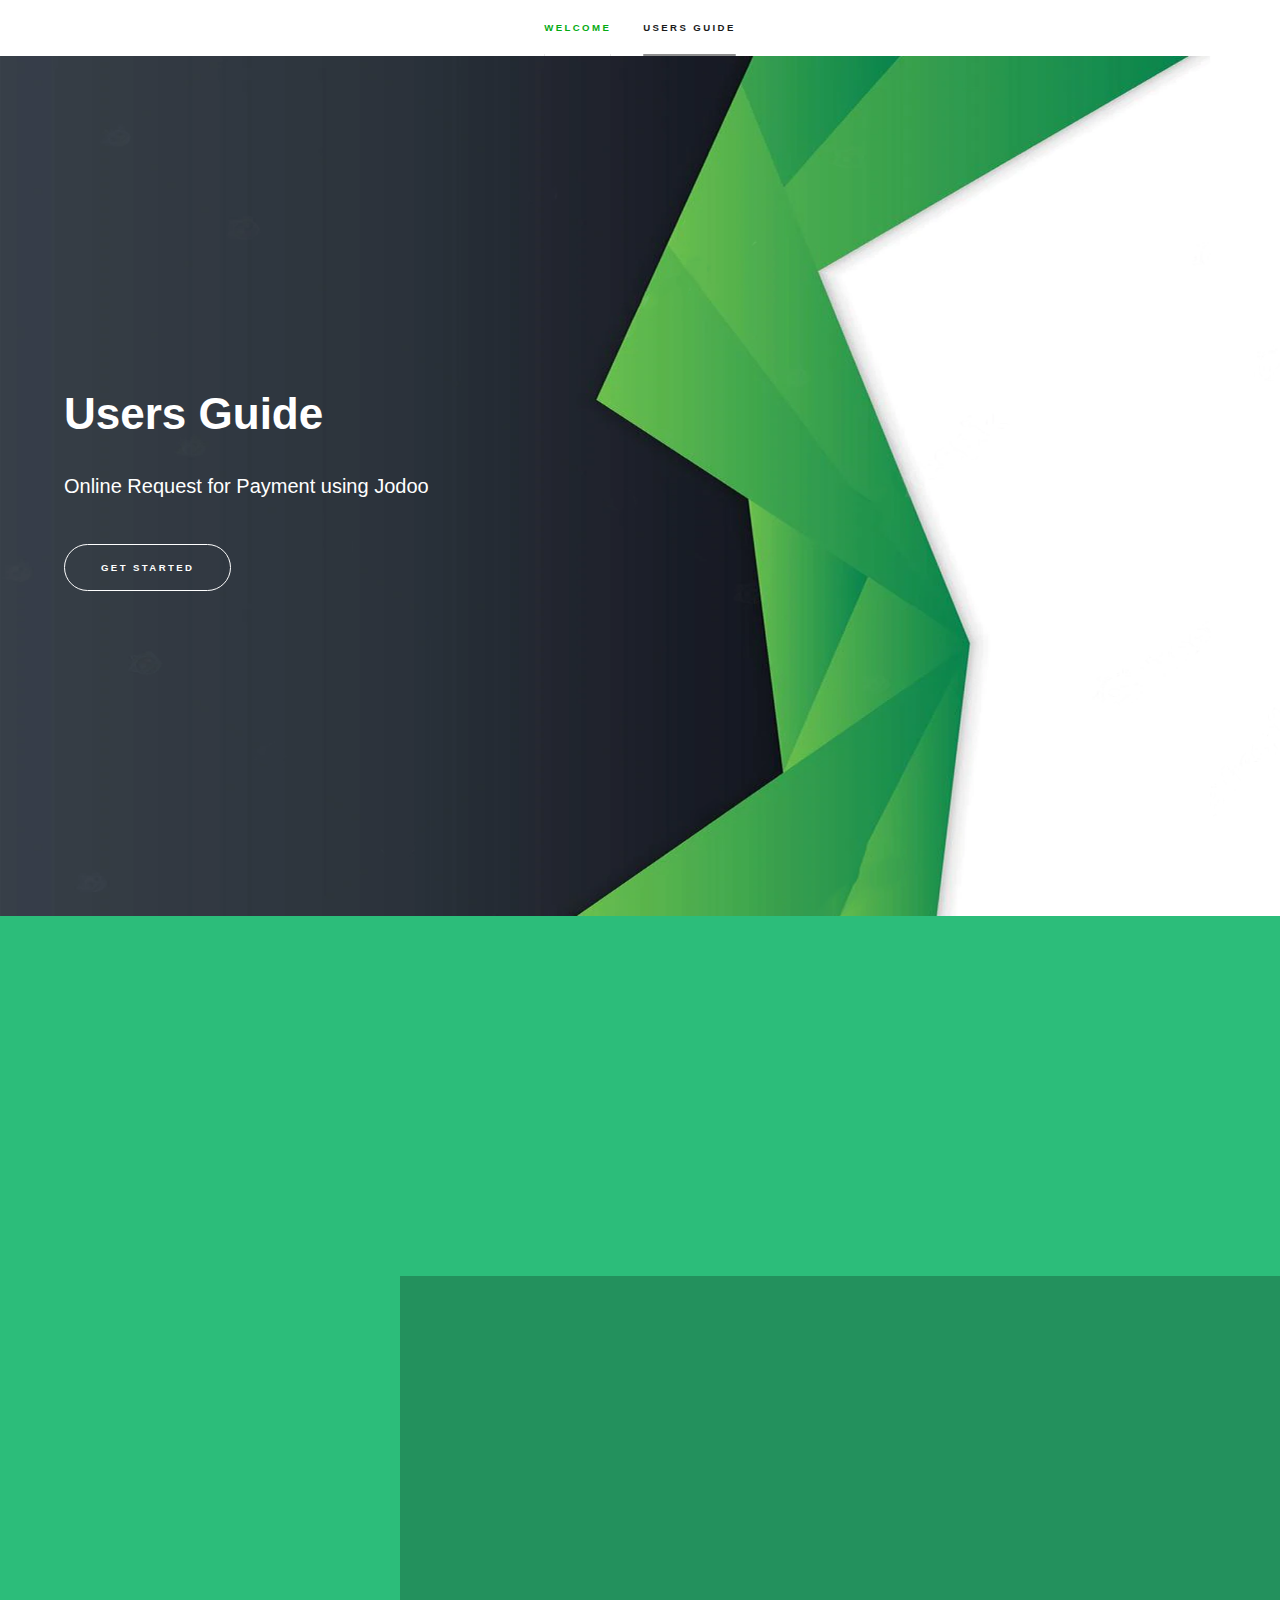
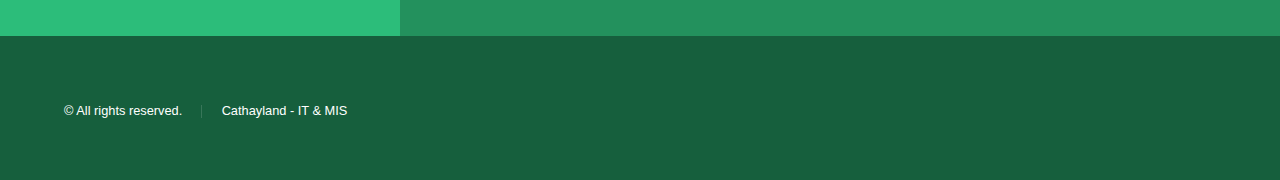
==== commit a1ebf40a: "Update image click" ====
--- a/index.html
+++ b/index.html
@@ -2,7 +2,7 @@
 
 <html>
 	<head>
-		<title>Hyperspace by HTML5 UP</title>
+		<title>User Manual</title>
 		<meta charset="utf-8" />
 		<meta name="viewport" content="width=device-width, initial-scale=1, user-scalable=no" />
 		<link rel="stylesheet" href="assets/css/main.css" />
@@ -39,7 +39,7 @@
 				<!-- One -->
 					<section id="one" class="wrapper style2 spotlights">
 						<section>
-							<a href="#" class="image"><img src="images/M1.png" alt="" data-position="center center" /></a>
+							<a href="approver.html" class="image"><img src="images/M1.png" alt="" data-position="center center" /></a>
 							<div class="content" style="background-color:#2cbd7a;">
 								<div class="inner">
 									<h2>Approver</h2>
@@ -52,7 +52,7 @@
 							</div>
 						</section>
 						<section>
-							<a href="#" class="image"><img src="images/M2.png" alt="" data-position="top center" /></a>
+							<a href="requestor.html" class="image"><img src="images/M2.png" alt="" data-position="top center" /></a>
 							<div class="content" style="background-color:#23915d;">
 								<div class="inner">
 									<h2>Requestor</h2>
@@ -86,4 +86,4 @@
 			<script src="assets/js/main.js"></script>
 
 	</body>
-</html>+</html>
--- a/assets/css/main.css
+++ b/assets/css/main.css
@@ -3017,7 +3017,7 @@
 				-webkit-transition: opacity 1s ease;
 				-ms-transition: opacity 1s ease;
 				transition: opacity 1s ease;
-				background: rgb(255, 255, 255);
+				background: #2cbd7a;
 				content: '';
 				display: block;
 				height: 100%;
@@ -3059,11 +3059,11 @@
 			}
 
 		.spotlights > section:nth-child(2) {
-			background-color: rgba(0, 0, 0, 0.05);
+			background-color: #23915d;
 		}
 
 		.spotlights > section:nth-child(3) {
-			background-color: rgba(0, 0, 0, 0.1);
+			background-color: #165f3d;
 		}
 
 		.spotlights > section.inactive > .image:before,
@@ -3239,11 +3239,11 @@
 		}
 
 		.wrapper.style1-alt {
-			background-color: #ffffff;
+			background-color: #165f3d;
 		}
 
 		.wrapper.style2 {
-			background-color: #ffffff;
+			background-color: #2cbd7a;
 		}
 
 		.wrapper.style2-alt {
@@ -3413,7 +3413,7 @@
 					}
 
 						#header > nav > ul > li a:hover {
-							color: rgba(255, 255, 255, 0.55);
+							color: #9c9c9c;
 						}
 
 						#header > nav > ul > li a.active {
@@ -3901,4 +3901,4 @@
 				background-attachment: scroll;
 			}
 
-		}+		}
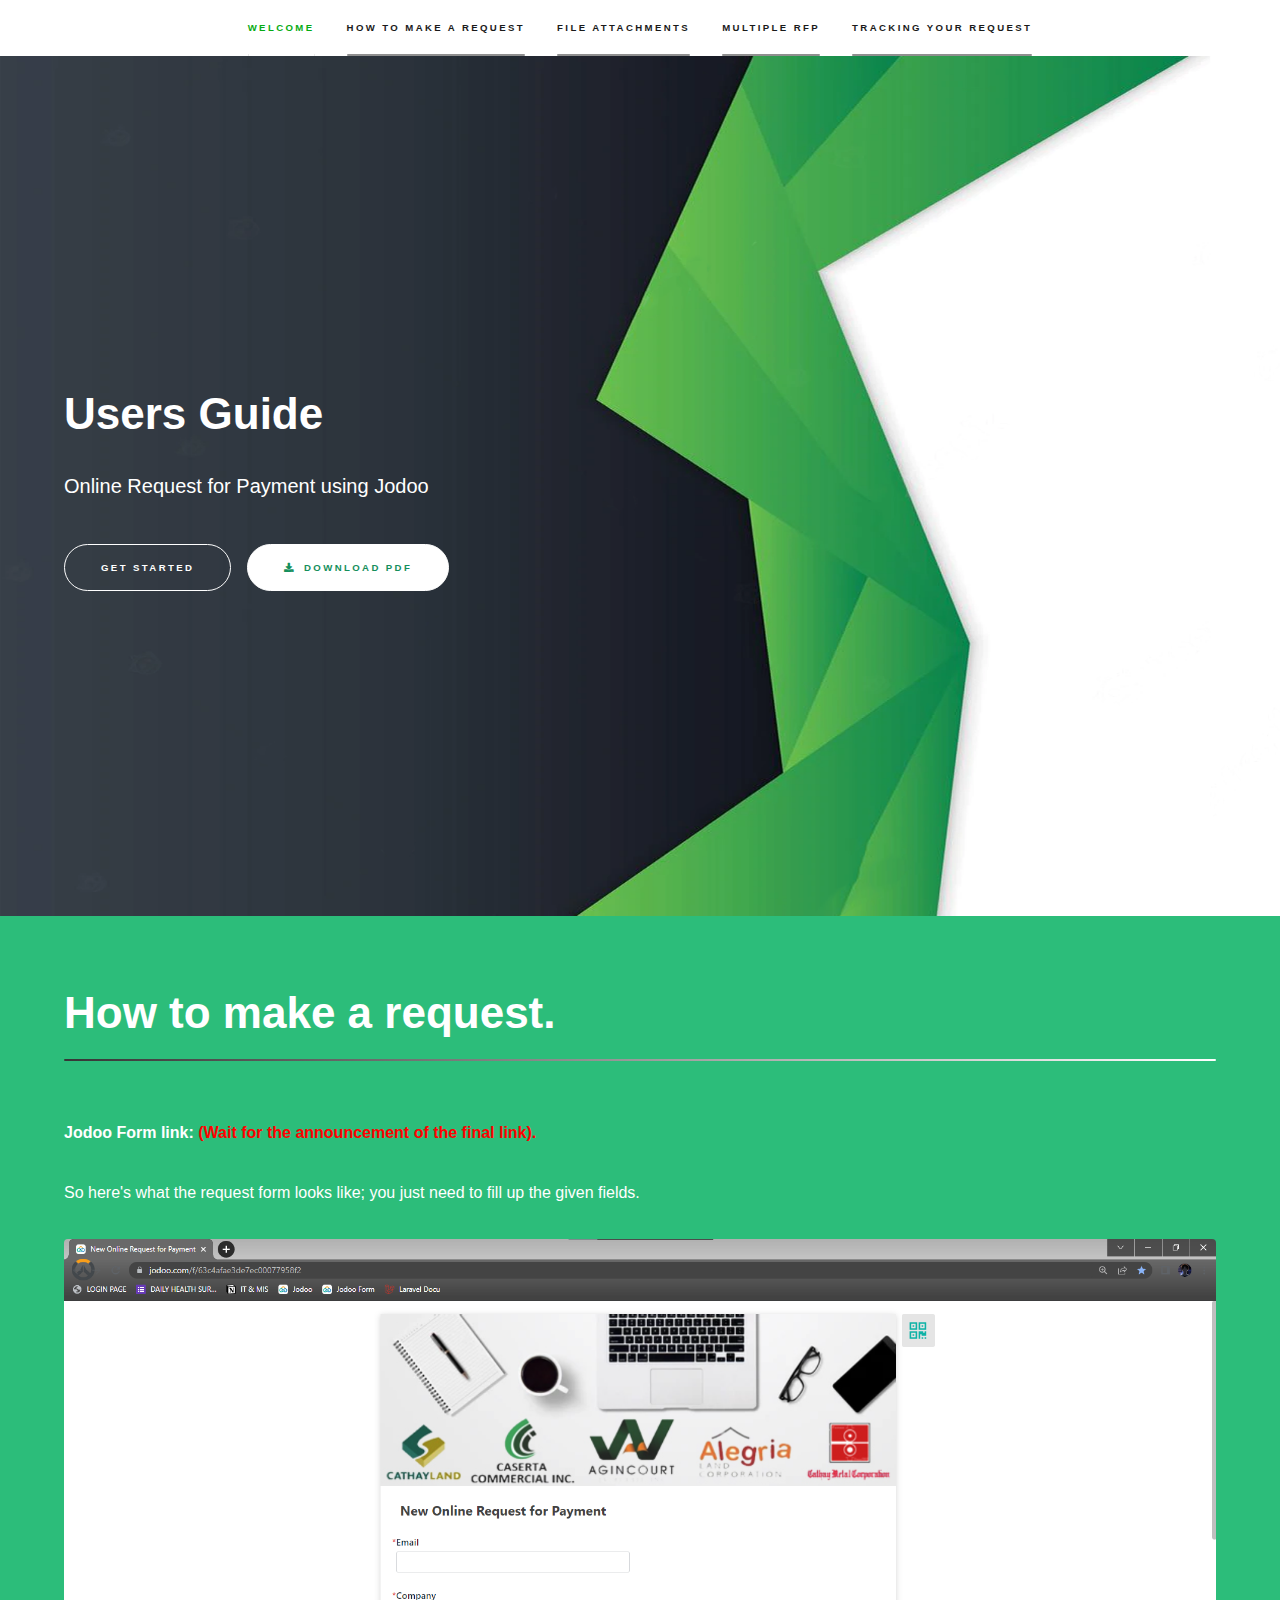
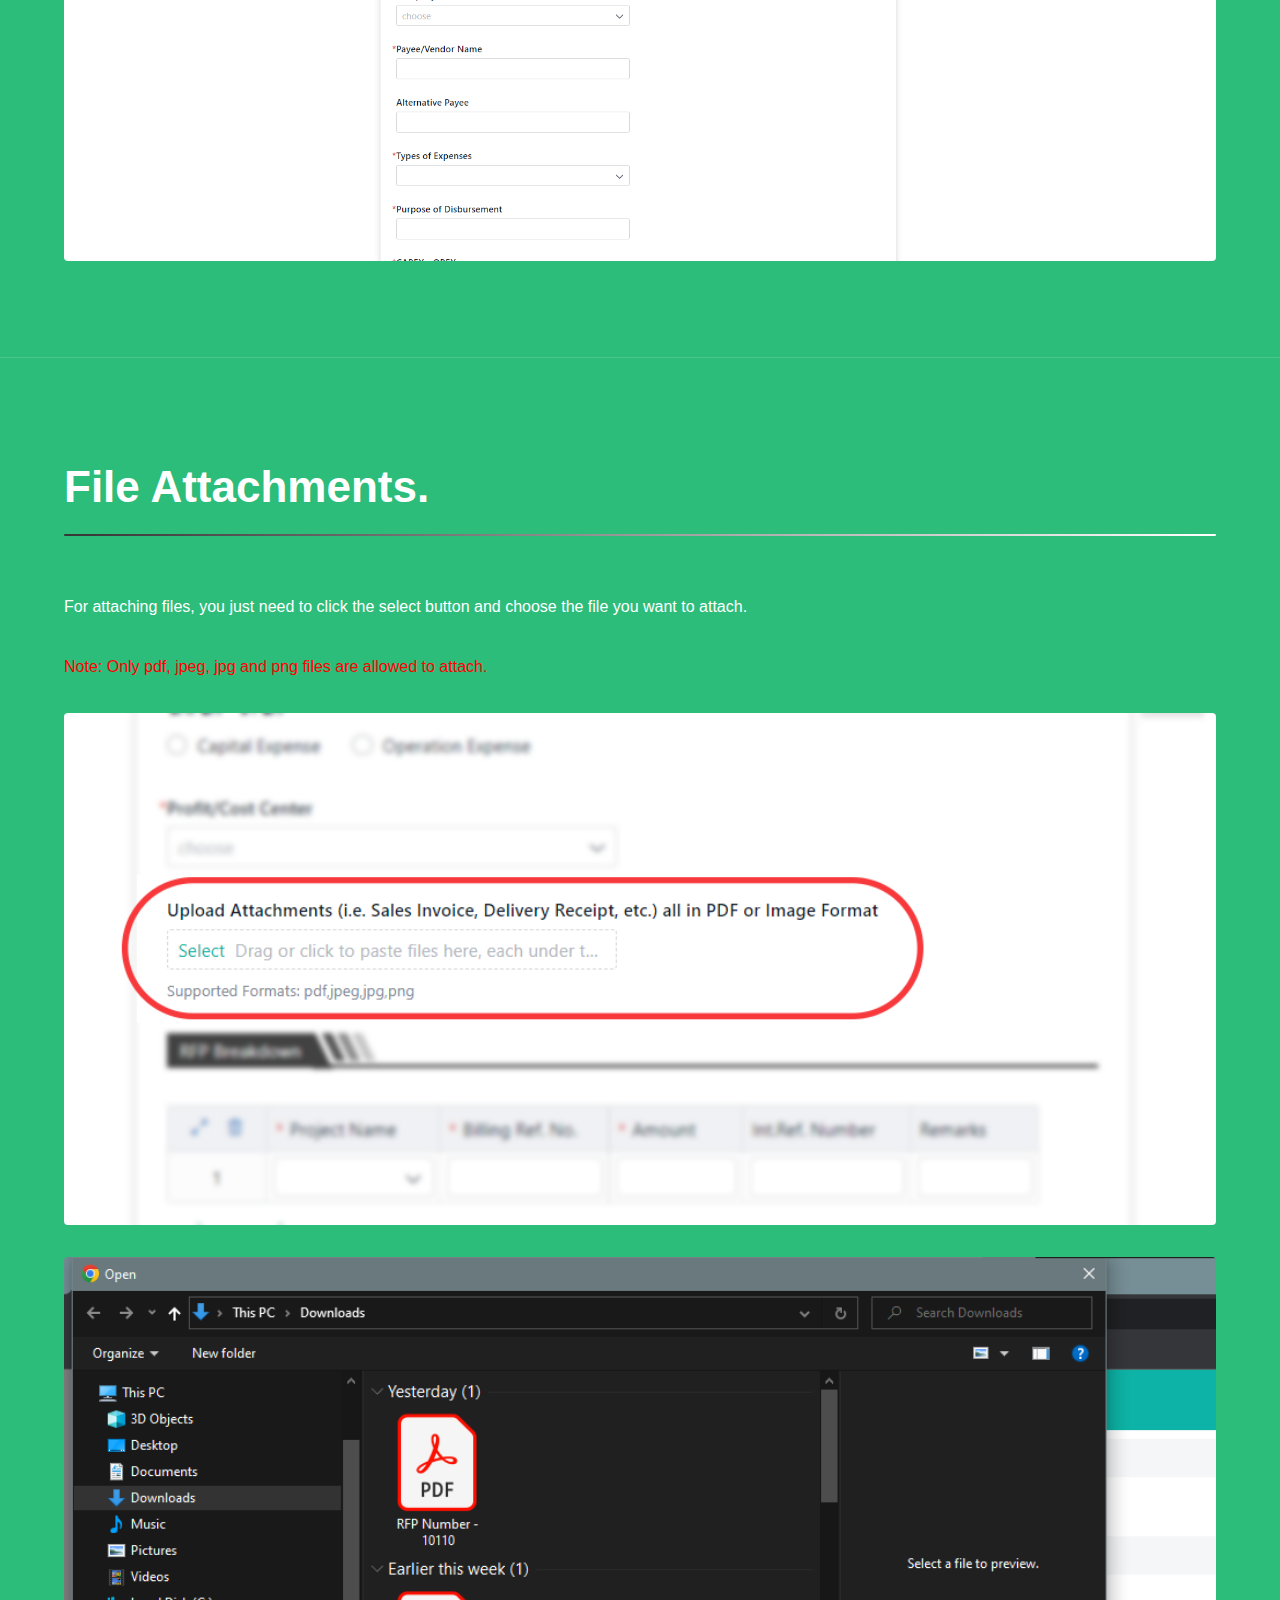
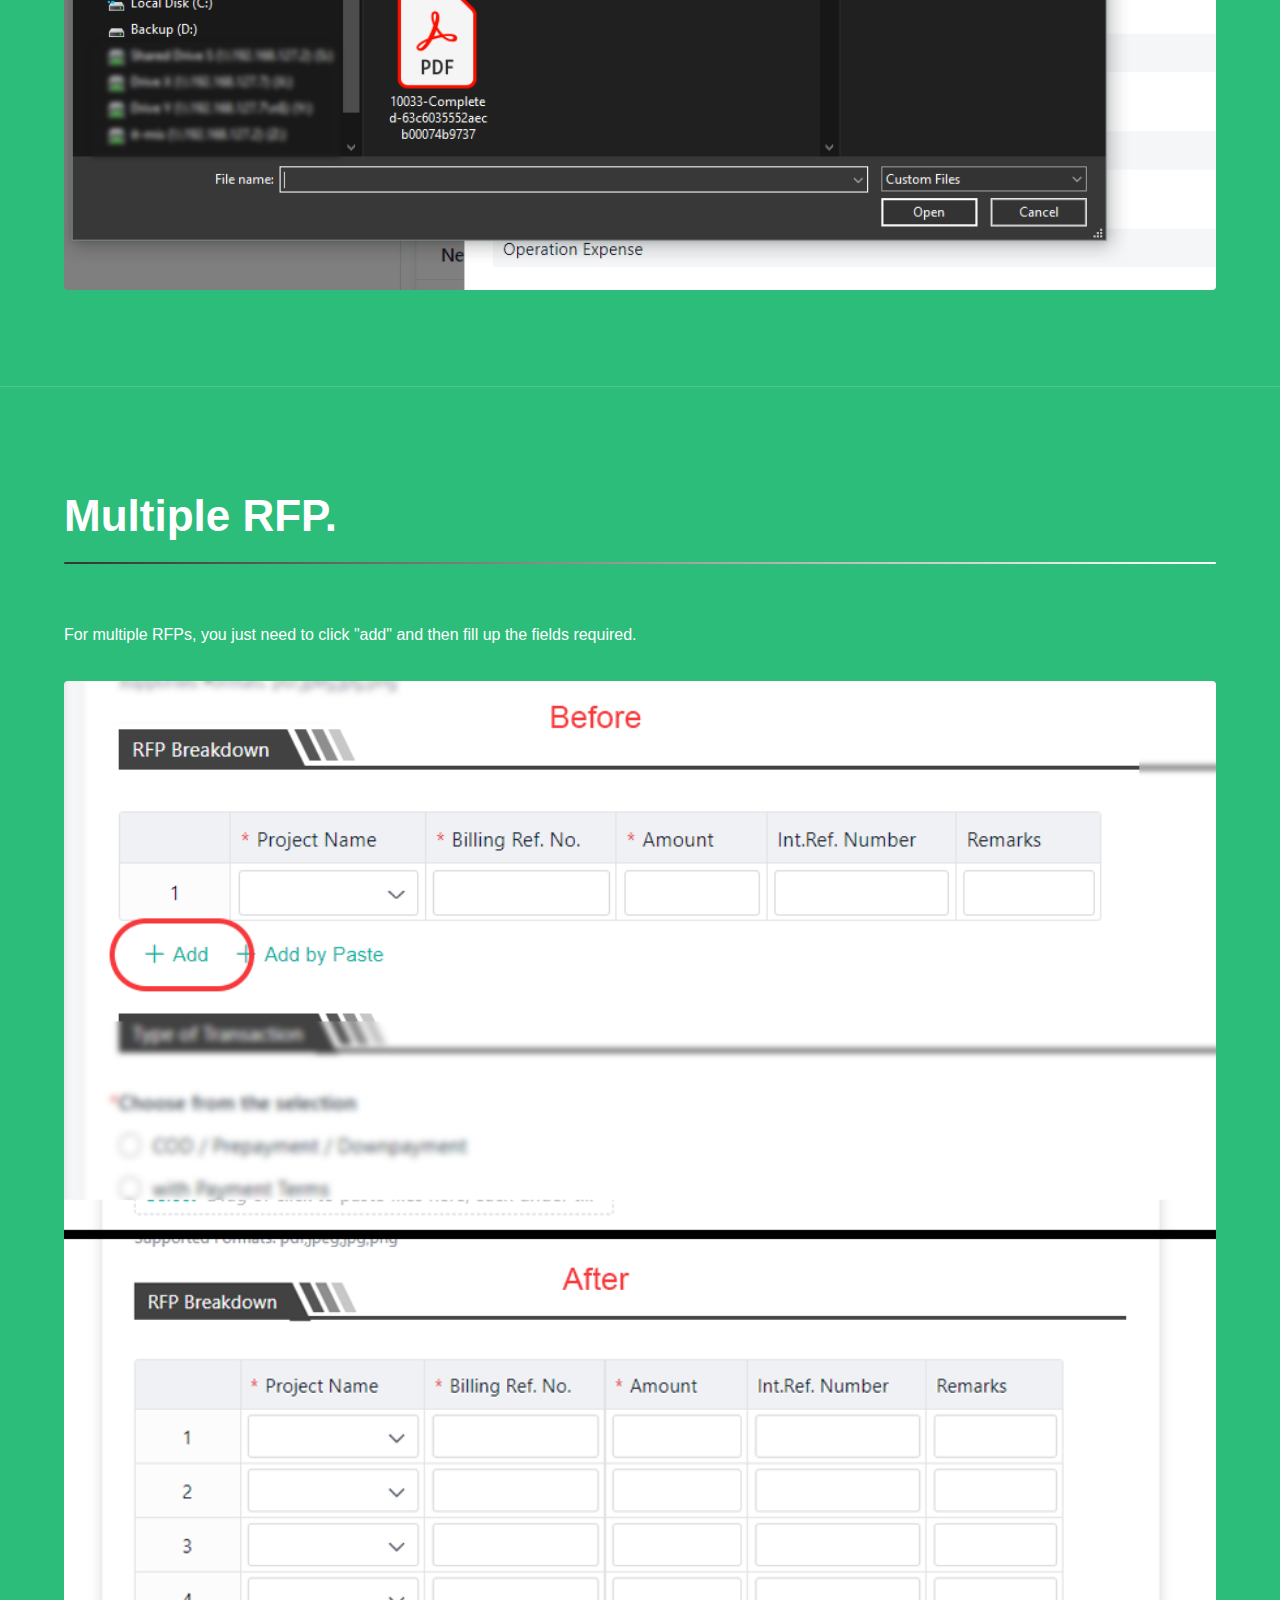
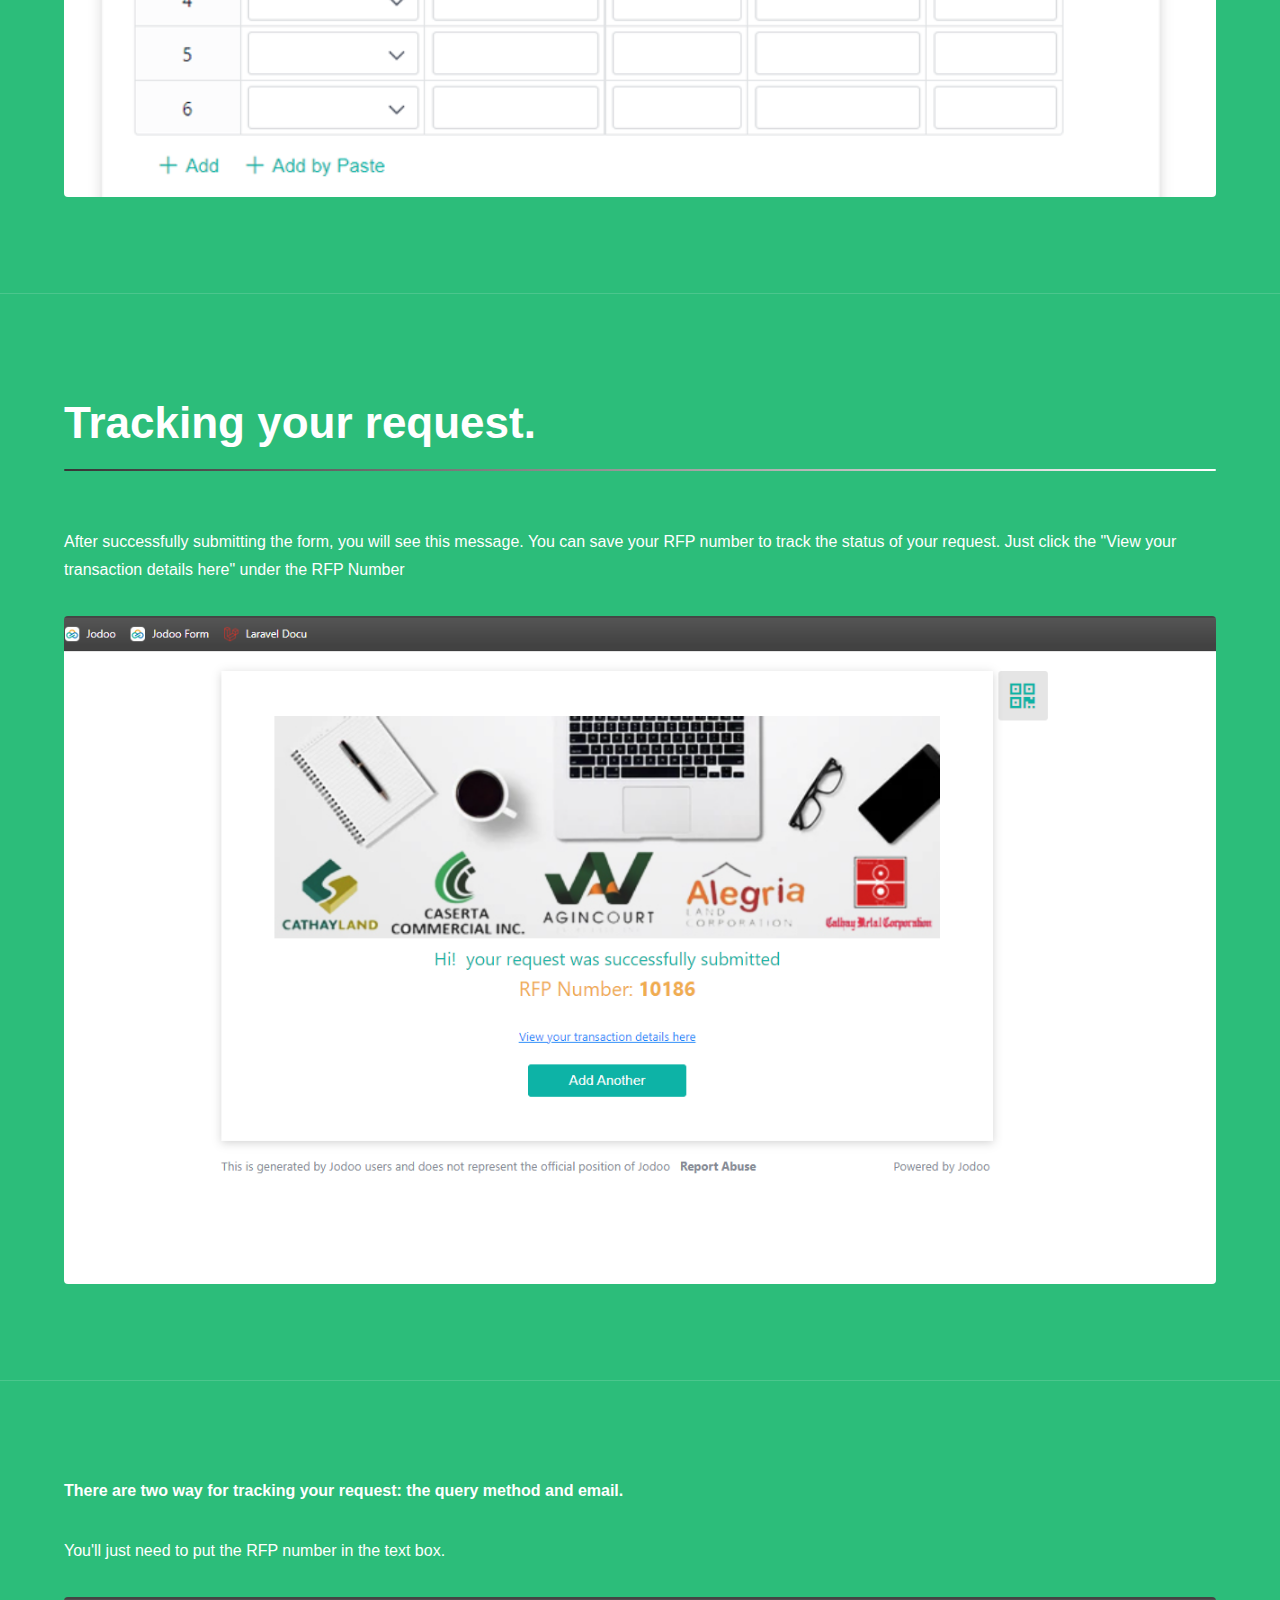
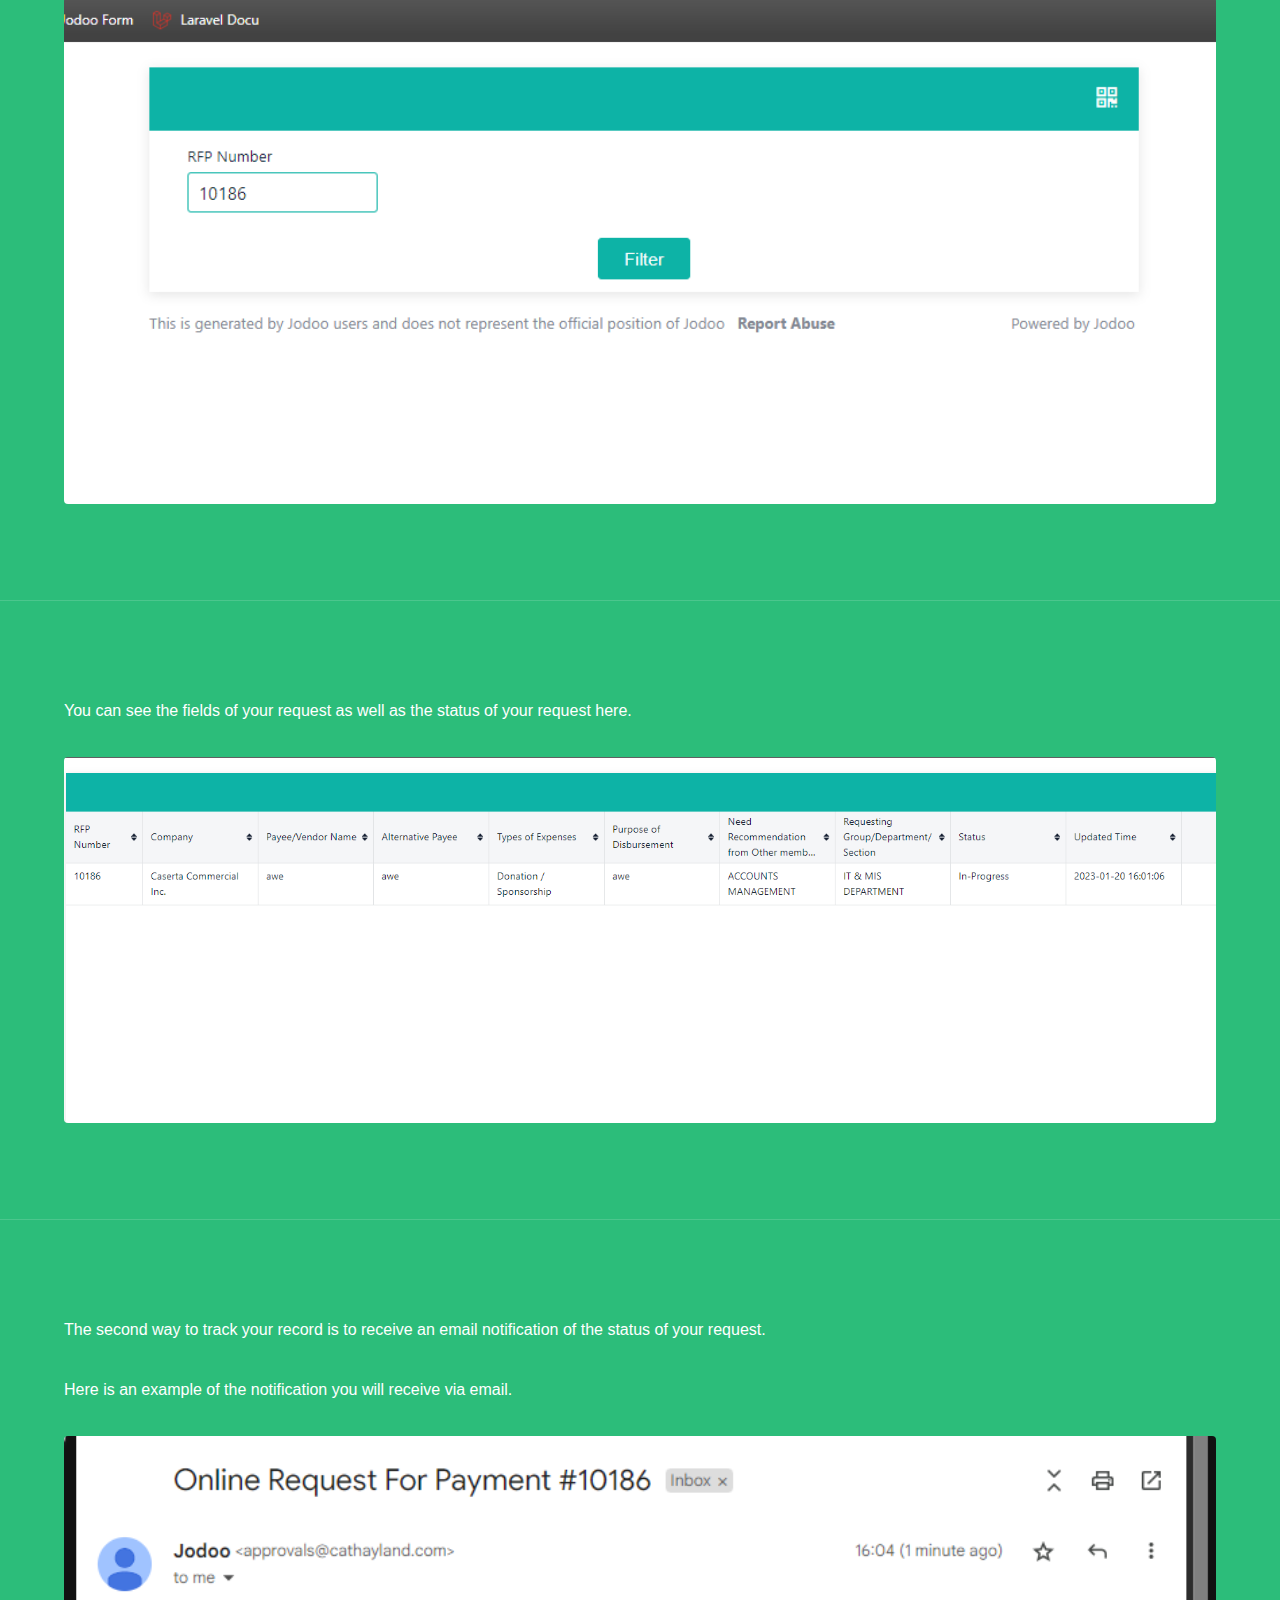
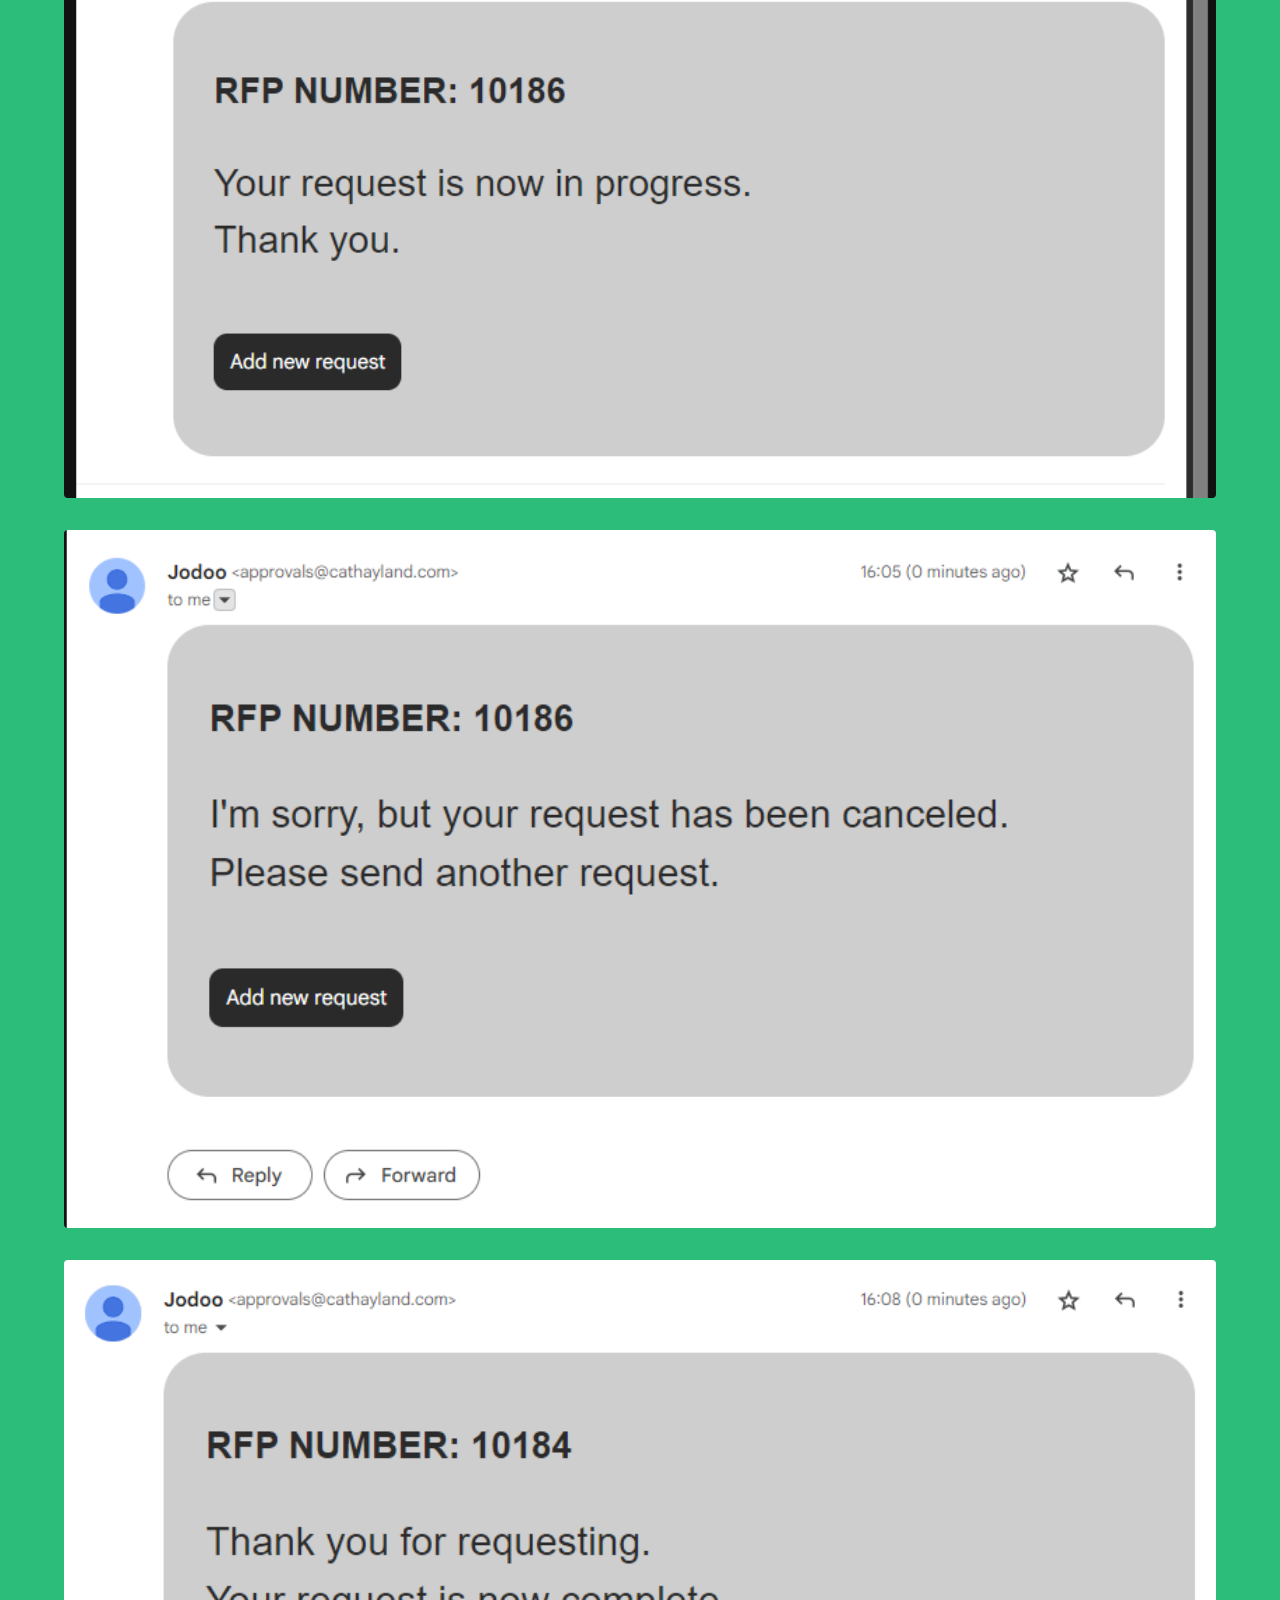
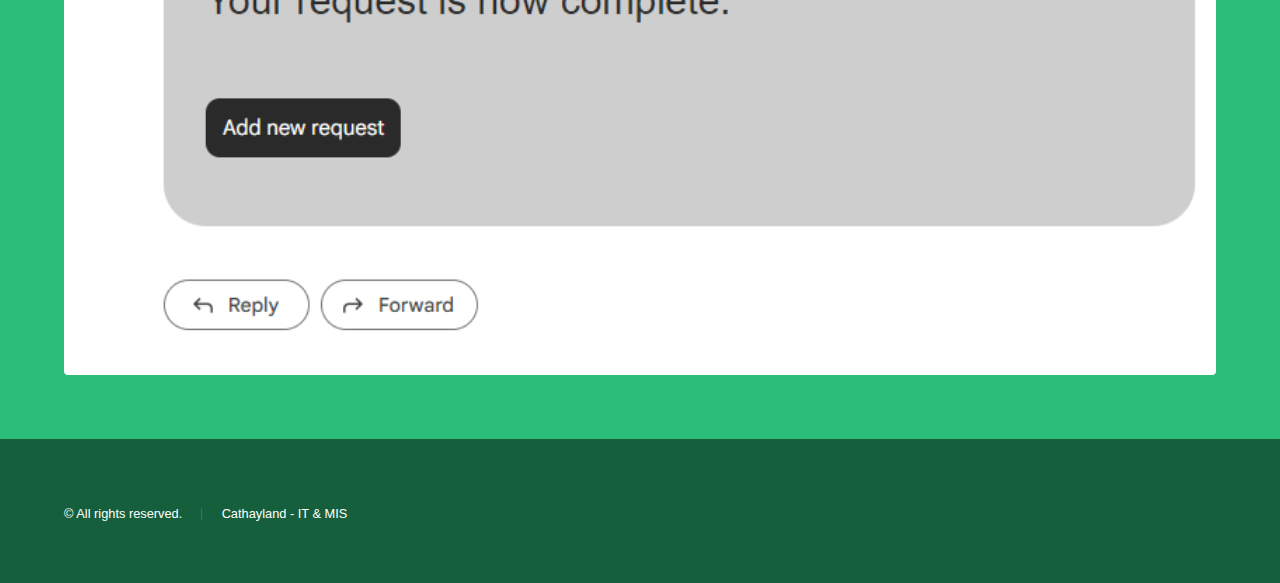
==== commit 29505e03: "make it one page" ====
--- a/index.html
+++ b/index.html
@@ -16,7 +16,10 @@
 					<nav>
 						<ul>
 							<li><a href="#intro">Welcome</a></li>
-							<li><a href="#one">Users Guide</a></li>
+							<li><a href="#one">How to make a request</a></li>
+							<li><a href="#two">File Attachments</a></li>
+							<li><a href="#three">Multiple RFP</a></li>
+							<li><a href="#four">Tracking your request</a></li>
 						</ul>
 					</nav>
 				</div>
@@ -32,39 +35,71 @@
 							<p>Online Request for Payment using Jodoo</p>
 							<ul class="actions">
 								<li><a href="#one" class="button scrolly">Get Started</a></li>
+								<li><a href="https://drive.google.com/file/d/1LdZ3XkehBD9G6iwvg0-sFOqFd1hEq4YU/view?usp=share_link" class="button primary icon solid fa-download">Download PDF</a></li>
 							</ul>
 						</div>
 					</section>
 
-				<!-- One -->
-					<section id="one" class="wrapper style2 spotlights">
-						<section>
-							<a href="approver.html" class="image"><img src="images/M1.png" alt="" data-position="center center" /></a>
-							<div class="content" style="background-color:#2cbd7a;">
-								<div class="inner">
-									<h2>Approver</h2>
-									<p>Directions on how to use Online Request for Payment as an approver.</p>
-									<ul class="actions">
-										<li><a href="approver.html" class="button">Read Online</a></li>
-										<li><a href="https://drive.google.com/file/d/1_hB1Vx7wq6Qccs5ZEIstSunKkIWtcFa6/view?usp=share_link" class="button primary icon solid fa-download">Download PDF</a></li>
-									</ul>
-								</div>
-							</div>
-						</section>
-						<section>
-							<a href="requestor.html" class="image"><img src="images/M2.png" alt="" data-position="top center" /></a>
-							<div class="content" style="background-color:#23915d;">
-								<div class="inner">
-									<h2>Requestor</h2>
-									<p>Directions on how to use Online Request for Payment as a requestor.</p>
-									<ul class="actions">
-										<li><a href="requestor.html" class="button">Read Online</a></li>
-										<li><a href="https://drive.google.com/file/d/1LdZ3XkehBD9G6iwvg0-sFOqFd1hEq4YU/view?usp=share_link" class="button primary icon solid fa-download">Download PDF</a></li>
-									</ul>
-								</div>
-							</div>
-						</section>
-
+					<section id="one" class="wrapper">
+						<div class="inner">
+							<h1 class="major">How to make a request.</h1>
+							<p><b>Jodoo Form link: <span style="color:red">(Wait for the announcement of the final link).</span></b></p>
+							<p>So here's what the request form looks like; you just need to fill up the given fields.</p>
+							<span class="image fit"><img src="images/A1.png" alt="" /></span>
+						</div>
+					</section>
+					<hr>
+					<section id="two" class="wrapper">
+						<div class="inner">
+							<h1 class="major">File Attachments.</h1>
+							<p>For attaching files, you just need to click the select button and choose the file you want to attach.</p>
+							<p style="color:red">Note: Only pdf, jpeg, jpg and png files are allowed to attach.</p>
+							<span class="image fit"><img src="images/A2.png" alt="" /></span>
+							<span class="image fit"><img src="images/A3.png" alt="" /></span>
+						</div>
+					</section>
+					<hr>
+					<section id="three" class="wrapper">
+						<div class="inner">
+							<h1 class="major">Multiple RFP.</h1>
+							<p>For multiple RFPs, you just need to click "add" and then fill up the fields required.</p>
+							<span class="image fit"><img src="images/A4.png" alt="" /></span>
+						</div>
+					</section>
+					<hr>
+					<section id="four" class="wrapper">
+						<div class="inner">
+							<h1 class="major">Tracking your request.</h1>
+							<p>After successfully submitting the form, you will see this message. You can save your RFP number to track the status of your request. Just click the "View your transaction details here" under the RFP Number</p>
+							<span class="image fit"><img src="images/A5.png" alt="" /></span>
+						</div>
+					</section>
+					<hr>
+					<section id="main" class="wrapper">
+						<div class="inner">
+							<p><b>There are two way for tracking your request: the query method and email.</b></p>
+							<p>You'll just need to put the RFP number in the text box.</p>
+							<span class="image fit"><img src="images/A6.png" alt="" /></span>
+						</div>
+					</section>
+					<hr>
+					<section id="main" class="wrapper">
+						<div class="inner">
+							<p>You can see the fields of your request as well as the status of your request here.</p>
+							<span class="image fit"><img src="images/A7.png" alt="" /></span>
+						</div>
+					</section>
+					<hr>
+					<section id="main" class="wrapper">
+						<div class="inner">
+							<p>The second way to track your record is to receive an email notification of the status of your request.</p>
+							<p>Here is an example of the notification you will receive via email.</p>
+							<span class="image fit"><img src="images/A8.png" alt="" /></span>
+							<span class="image fit"><img src="images/A9.png" alt="" /></span>
+							<span class="image fit"><img src="images/A10.png" alt="" /></span>
+						</div>
+					</section>
+					
 			</div>
 
 		<!-- Footer -->
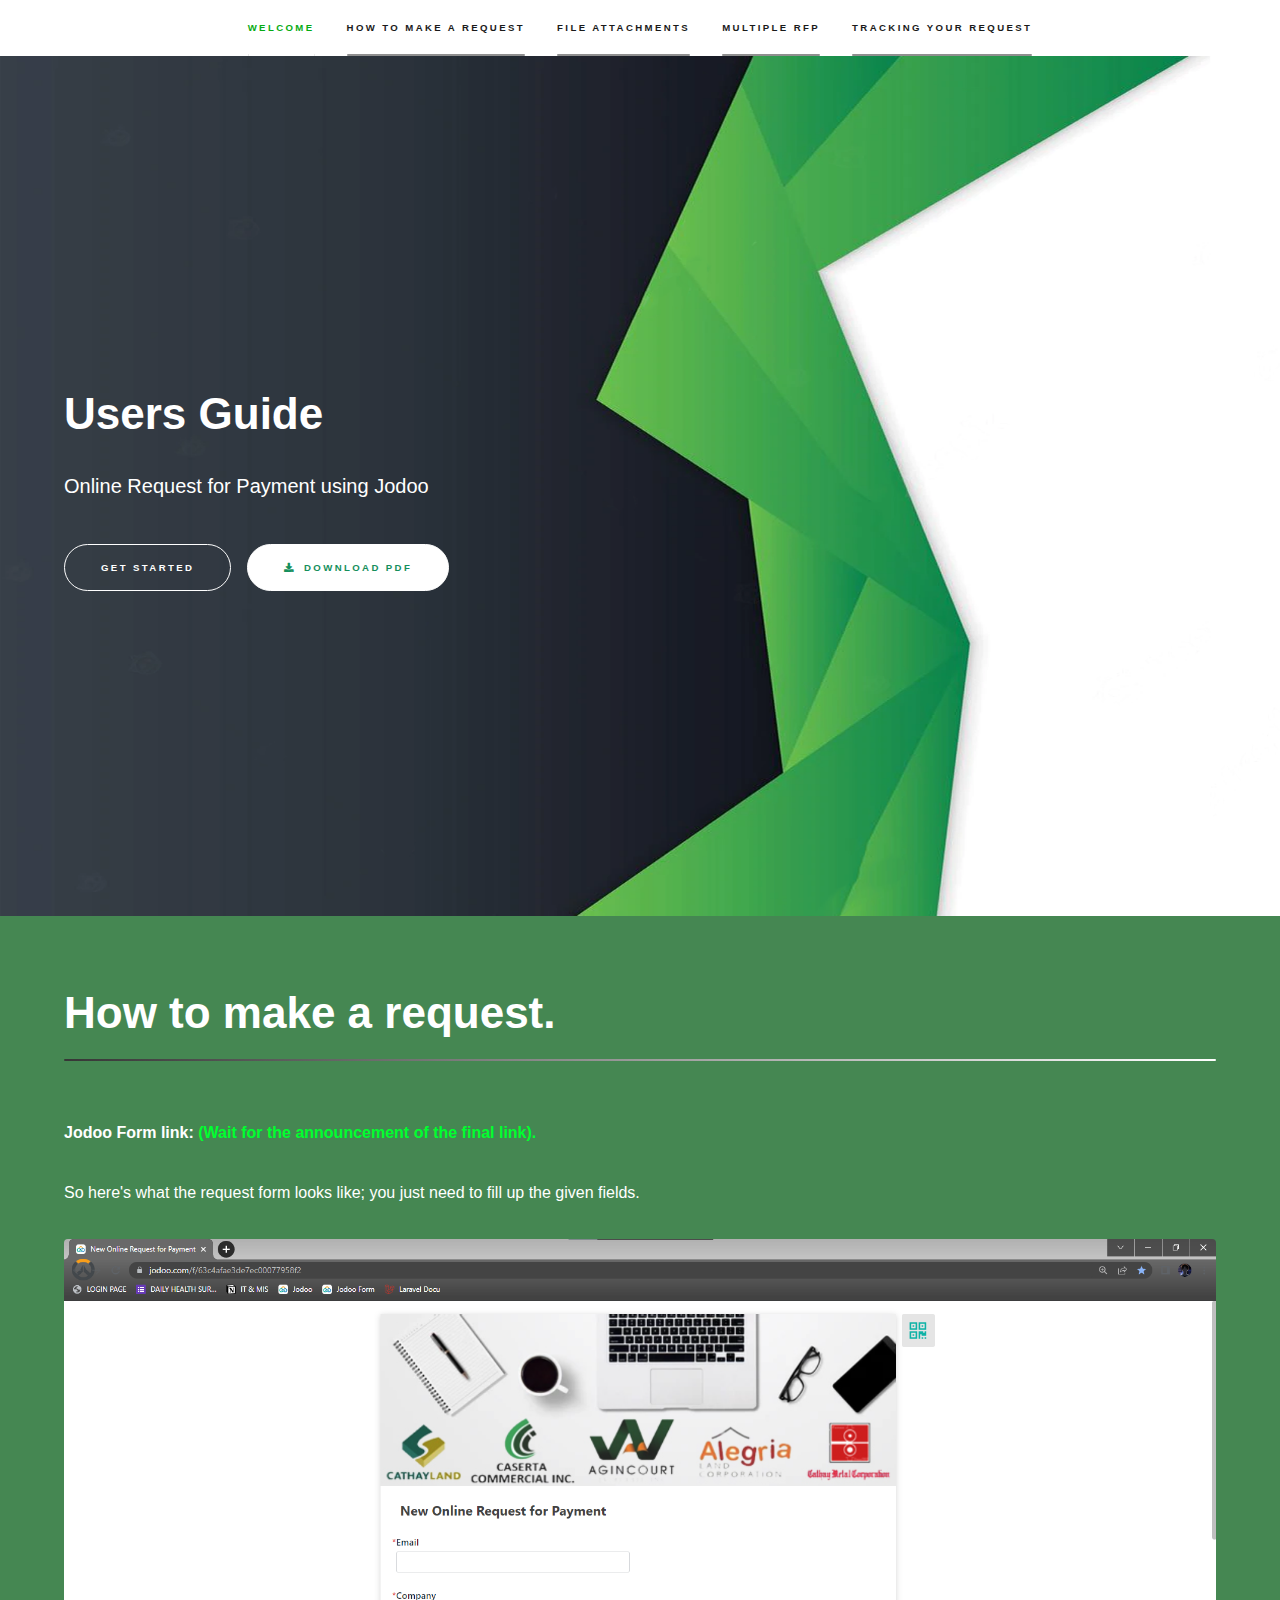
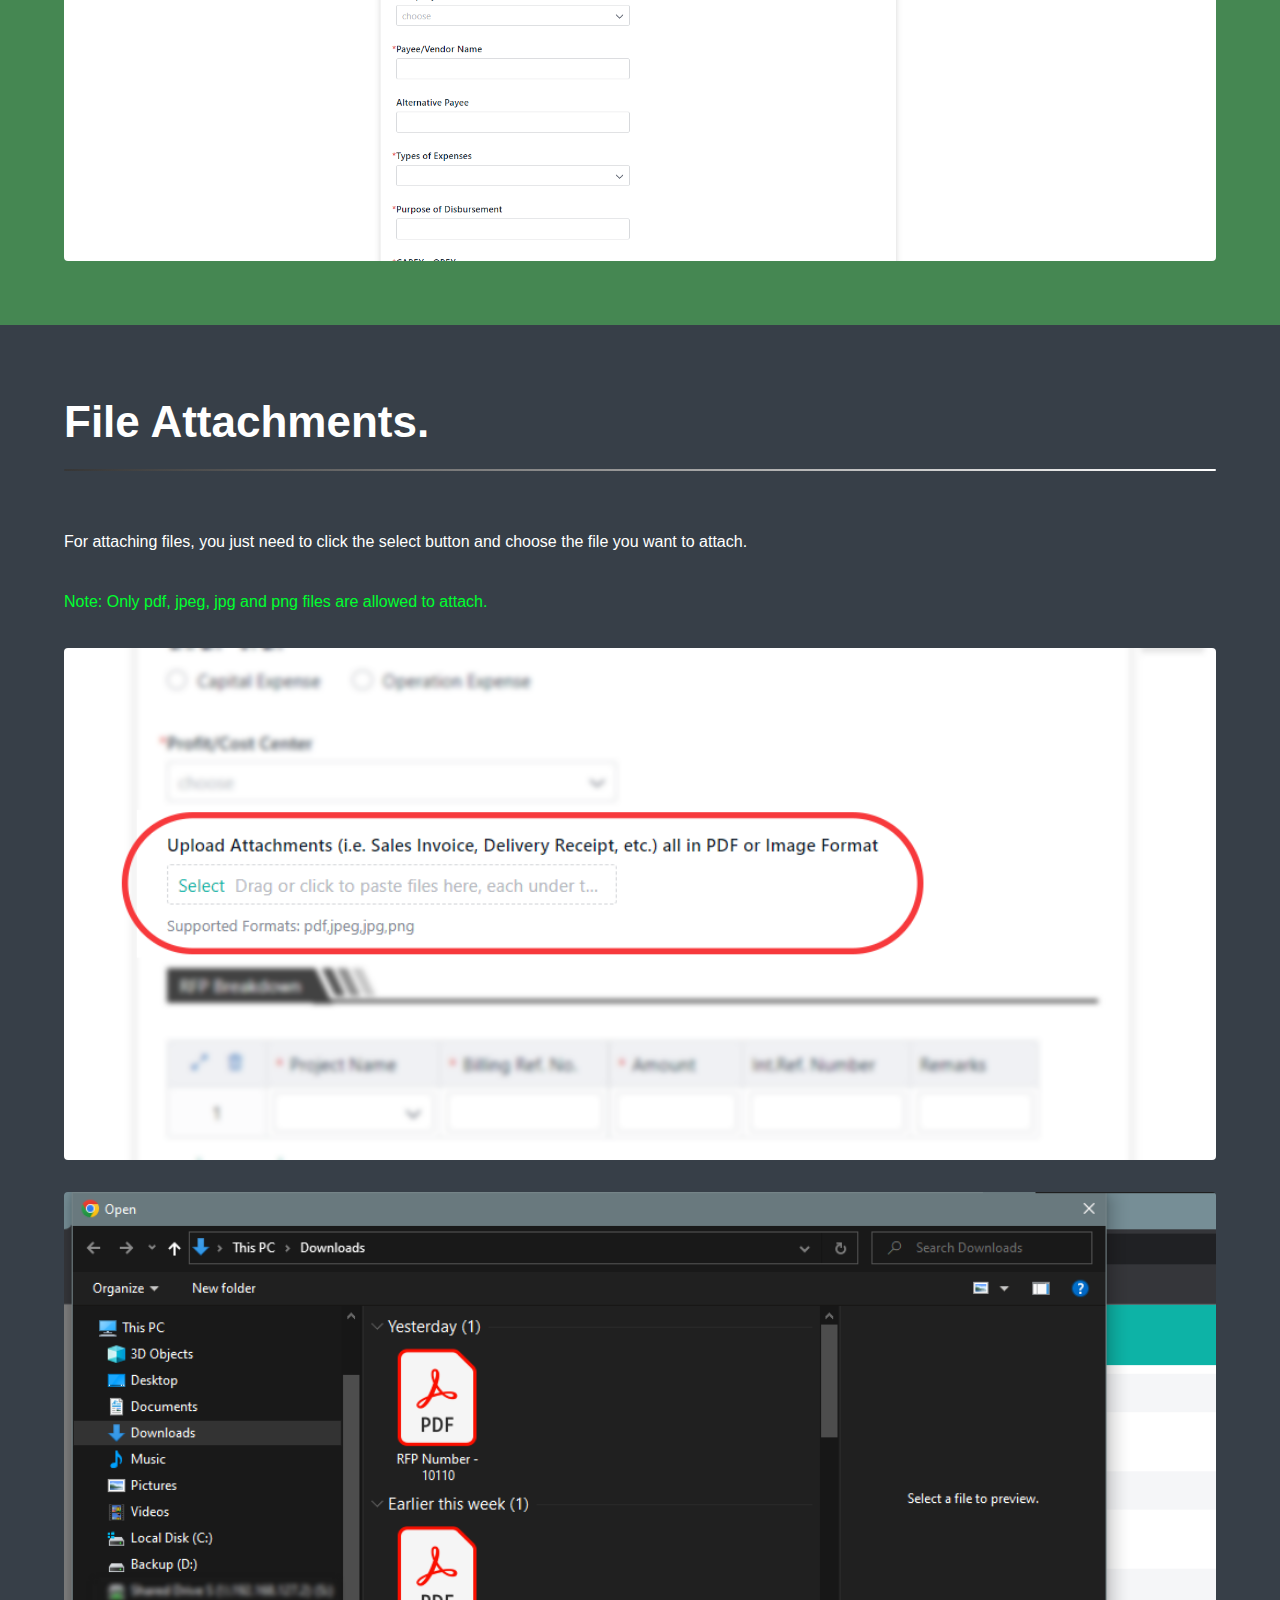
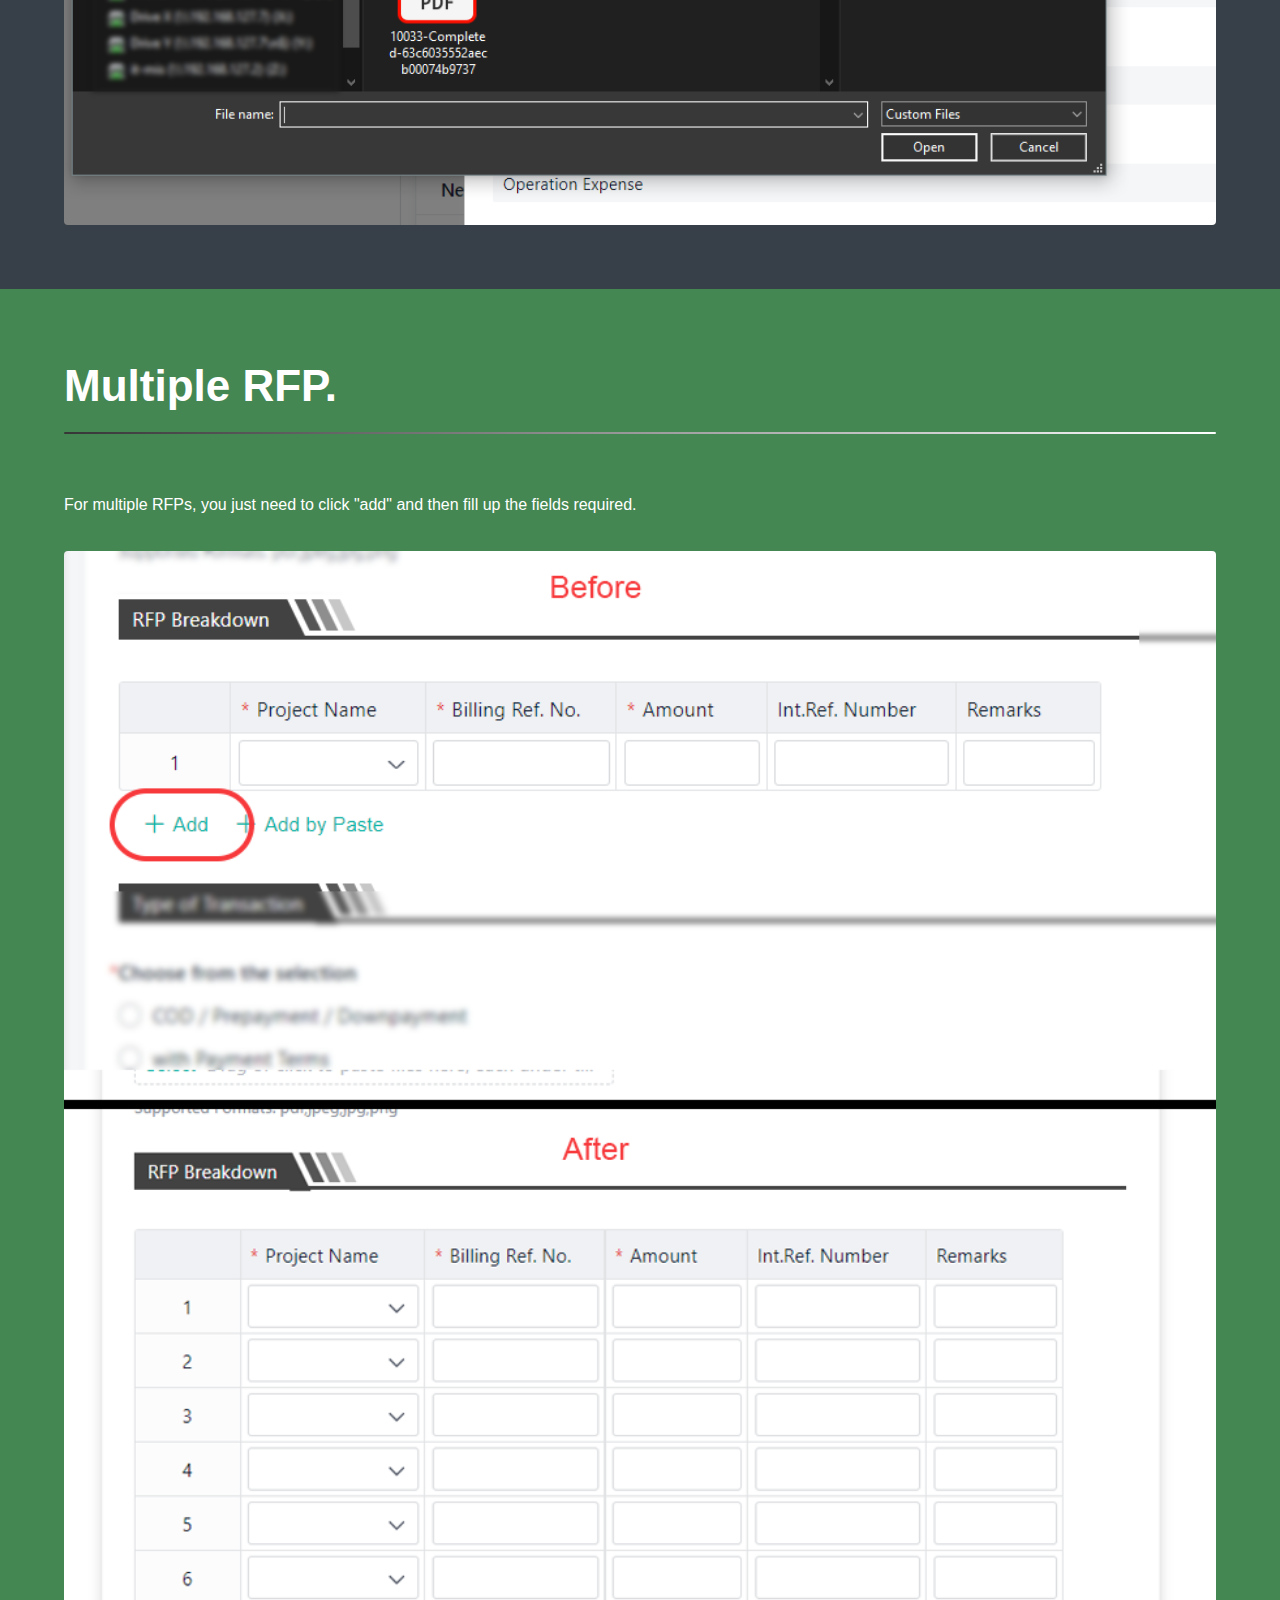
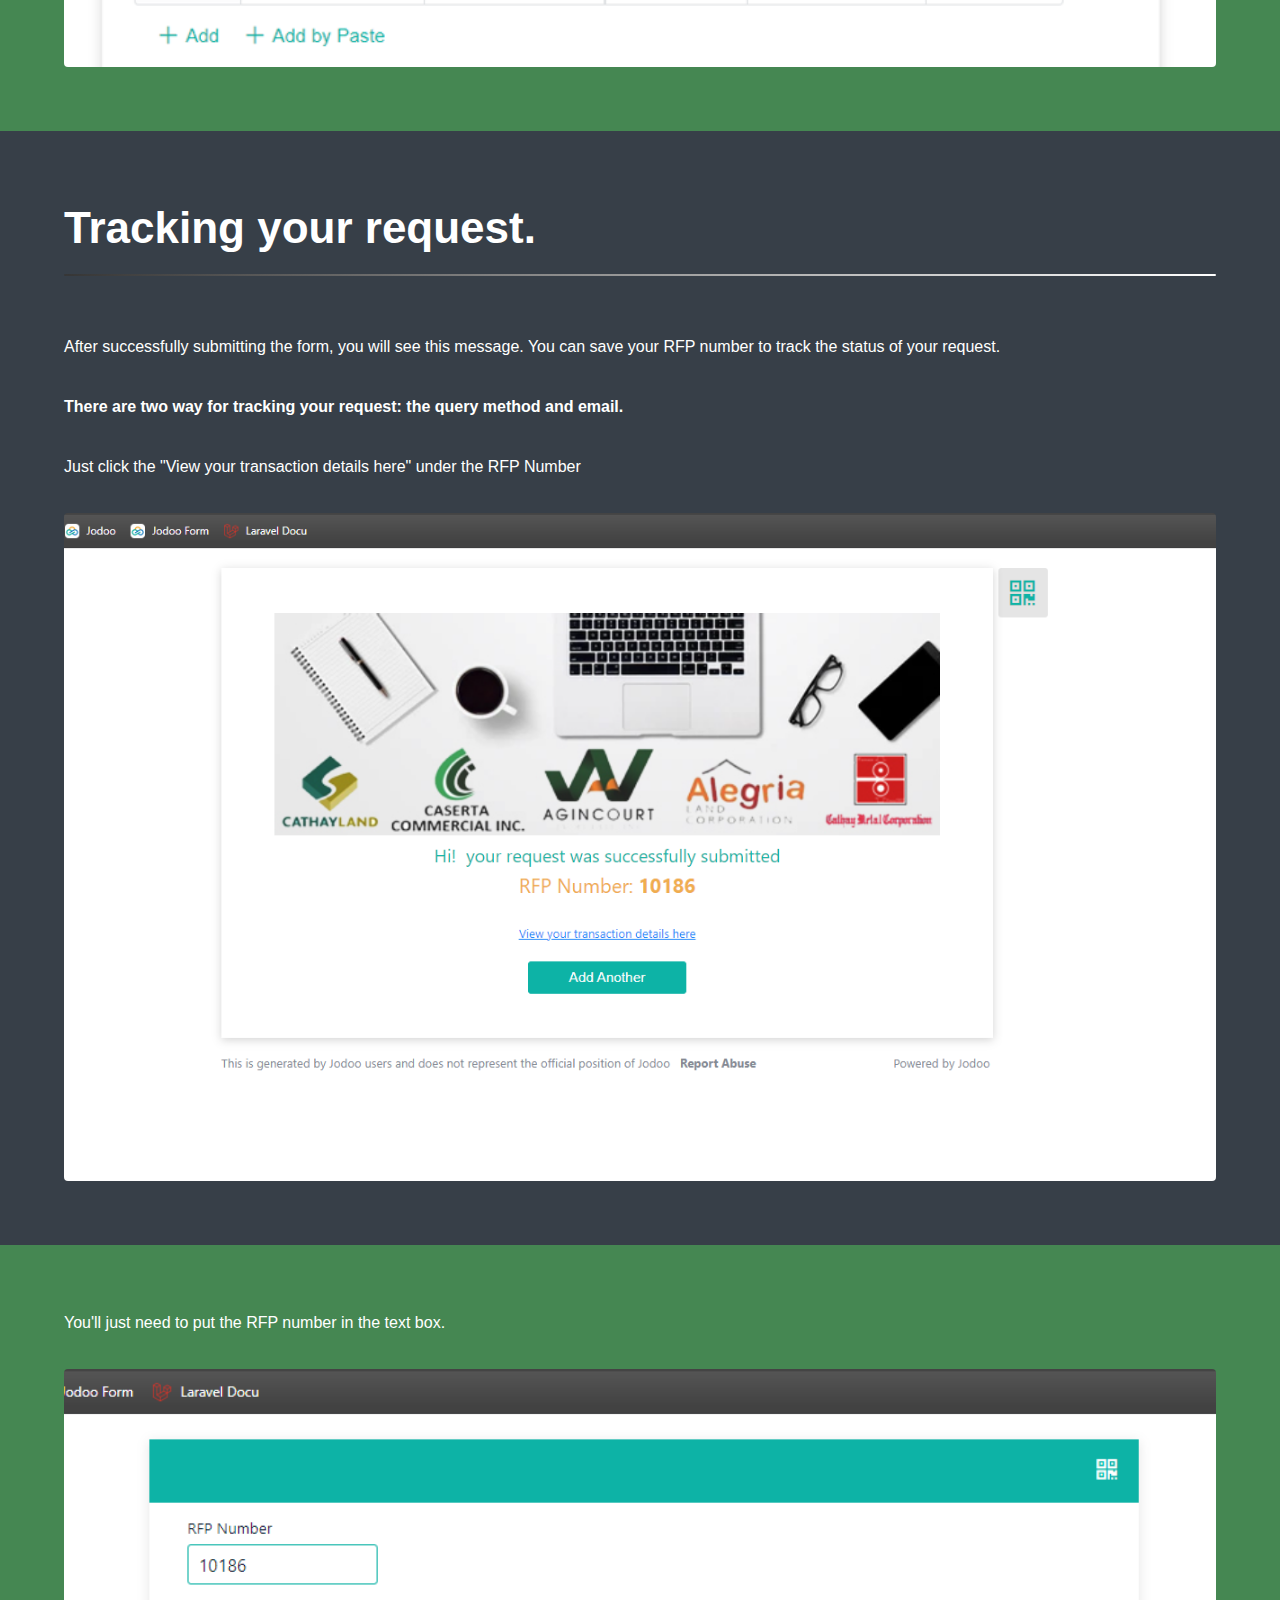
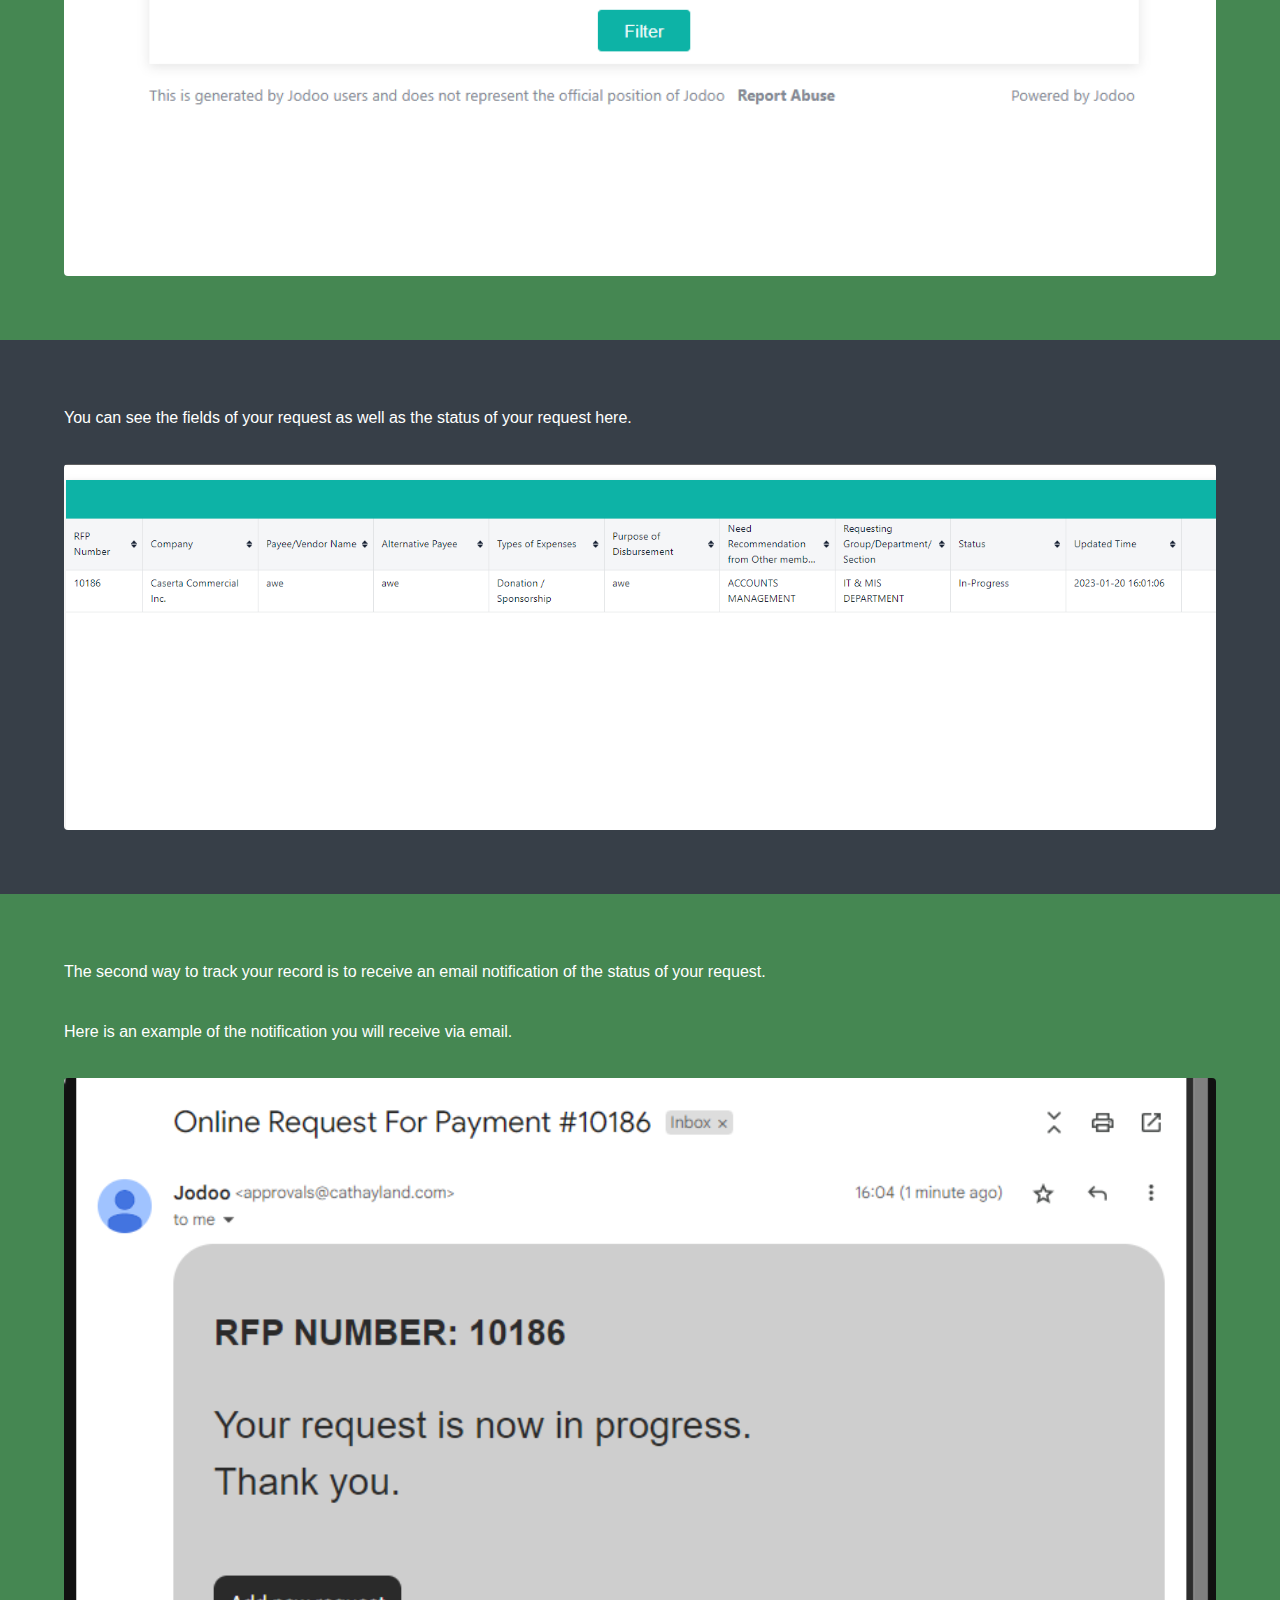
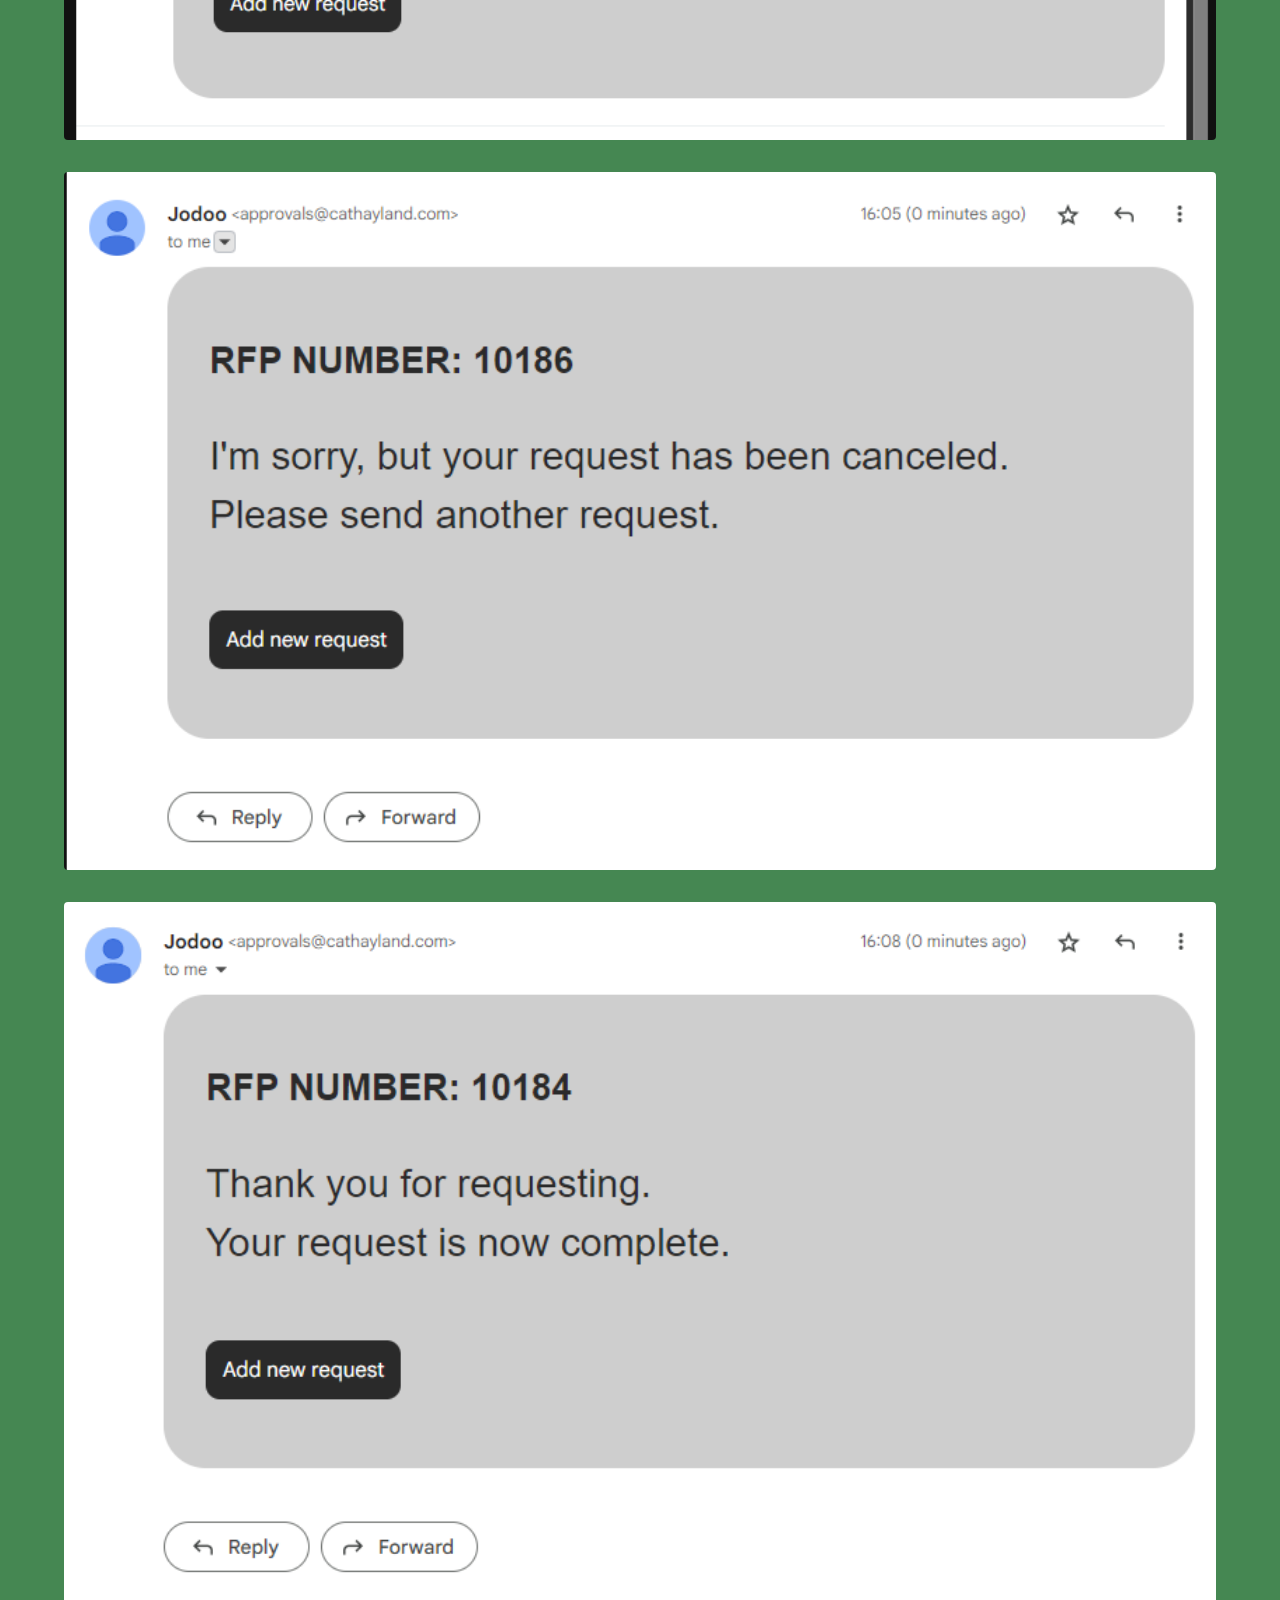
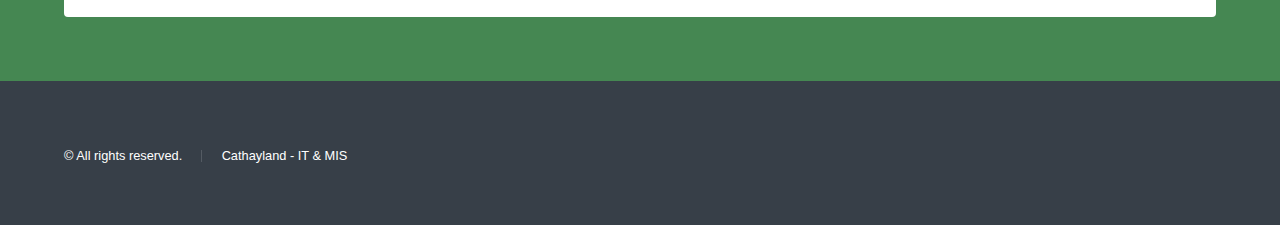
==== commit 98eba408: "Background colors update" ====
--- a/index.html
+++ b/index.html
@@ -35,62 +35,62 @@
 							<p>Online Request for Payment using Jodoo</p>
 							<ul class="actions">
 								<li><a href="#one" class="button scrolly">Get Started</a></li>
-								<li><a href="https://drive.google.com/file/d/1LdZ3XkehBD9G6iwvg0-sFOqFd1hEq4YU/view?usp=share_link" class="button primary icon solid fa-download">Download PDF</a></li>
+								<li><a href="https://drive.google.com/file/d/1zJzYxACTvby_KV65okJ-KwsIekENCJvr/view?usp=share_link" class="button primary icon solid fa-download">Download PDF</a></li>
 							</ul>
 						</div>
 					</section>
 
-					<section id="one" class="wrapper">
+					<section id="one" class="wrapper" style="background-color:#458752">
 						<div class="inner">
 							<h1 class="major">How to make a request.</h1>
-							<p><b>Jodoo Form link: <span style="color:red">(Wait for the announcement of the final link).</span></b></p>
+							<p><b>Jodoo Form link: <span style="color:#00ff2f">(Wait for the announcement of the final link).</span></b></p>
 							<p>So here's what the request form looks like; you just need to fill up the given fields.</p>
 							<span class="image fit"><img src="images/A1.png" alt="" /></span>
 						</div>
 					</section>
-					<hr>
-					<section id="two" class="wrapper">
+					<section id="two" class="wrapper" style="background-color:#373f48">
 						<div class="inner">
 							<h1 class="major">File Attachments.</h1>
 							<p>For attaching files, you just need to click the select button and choose the file you want to attach.</p>
-							<p style="color:red">Note: Only pdf, jpeg, jpg and png files are allowed to attach.</p>
+							<p style="color:#00ff2f">Note: Only pdf, jpeg, jpg and png files are allowed to attach.</p>
 							<span class="image fit"><img src="images/A2.png" alt="" /></span>
 							<span class="image fit"><img src="images/A3.png" alt="" /></span>
 						</div>
 					</section>
-					<hr>
-					<section id="three" class="wrapper">
+
+					<section id="three" class="wrapper" style="background-color:#458752">
 						<div class="inner">
 							<h1 class="major">Multiple RFP.</h1>
 							<p>For multiple RFPs, you just need to click "add" and then fill up the fields required.</p>
 							<span class="image fit"><img src="images/A4.png" alt="" /></span>
 						</div>
 					</section>
-					<hr>
-					<section id="four" class="wrapper">
+				
+					<section id="four" class="wrapper" style="background-color:#373f48">
 						<div class="inner">
 							<h1 class="major">Tracking your request.</h1>
-							<p>After successfully submitting the form, you will see this message. You can save your RFP number to track the status of your request. Just click the "View your transaction details here" under the RFP Number</p>
+							<p>After successfully submitting the form, you will see this message. You can save your RFP number to track the status of your request. </p>
+							<p><b>There are two way for tracking your request: the query method and email.</b></p>
+							<p>Just click the "View your transaction details here" under the RFP Number</p>
 							<span class="image fit"><img src="images/A5.png" alt="" /></span>
 						</div>
 					</section>
-					<hr>
-					<section id="main" class="wrapper">
+					
+					<section id="main" class="wrapper" style="background-color:#458752">
 						<div class="inner">
-							<p><b>There are two way for tracking your request: the query method and email.</b></p>
 							<p>You'll just need to put the RFP number in the text box.</p>
 							<span class="image fit"><img src="images/A6.png" alt="" /></span>
 						</div>
 					</section>
-					<hr>
-					<section id="main" class="wrapper">
+					
+					<section id="main" class="wrapper" style="background-color:#373f48">
 						<div class="inner">
 							<p>You can see the fields of your request as well as the status of your request here.</p>
 							<span class="image fit"><img src="images/A7.png" alt="" /></span>
 						</div>
 					</section>
-					<hr>
-					<section id="main" class="wrapper">
+					
+					<section id="main" class="wrapper" style="background-color:#458752">
 						<div class="inner">
 							<p>The second way to track your record is to receive an email notification of the status of your request.</p>
 							<p>Here is an example of the notification you will receive via email.</p>
@@ -104,7 +104,7 @@
 
 		<!-- Footer -->
 			<footer id="footer" class="wrapper style1-alt">
-				<div class="inner" style="background-color:#165f3d;">
+				<div class="inner" style="background-color:#373f48;">
 					<ul class="menu">
 						<li>&copy; All rights reserved.</li><li>Cathayland - IT & MIS</li>
 					</ul>
